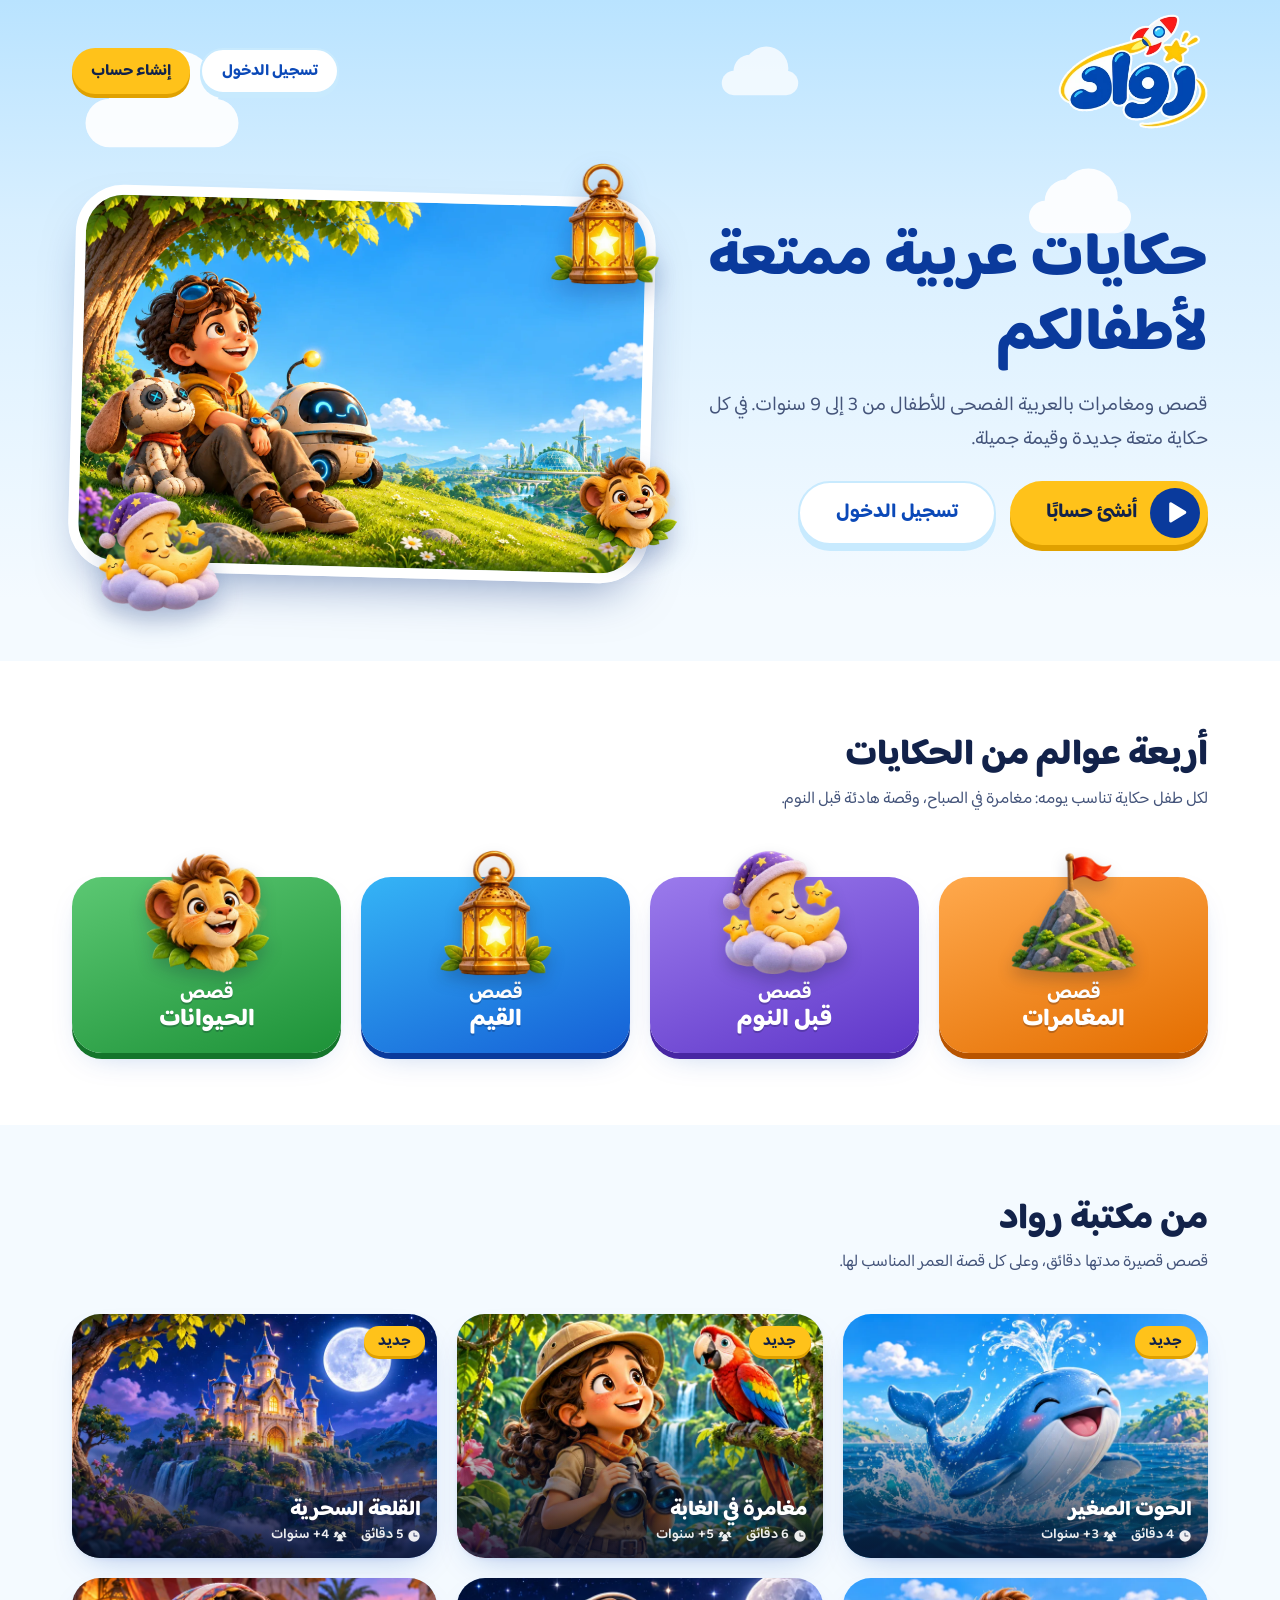
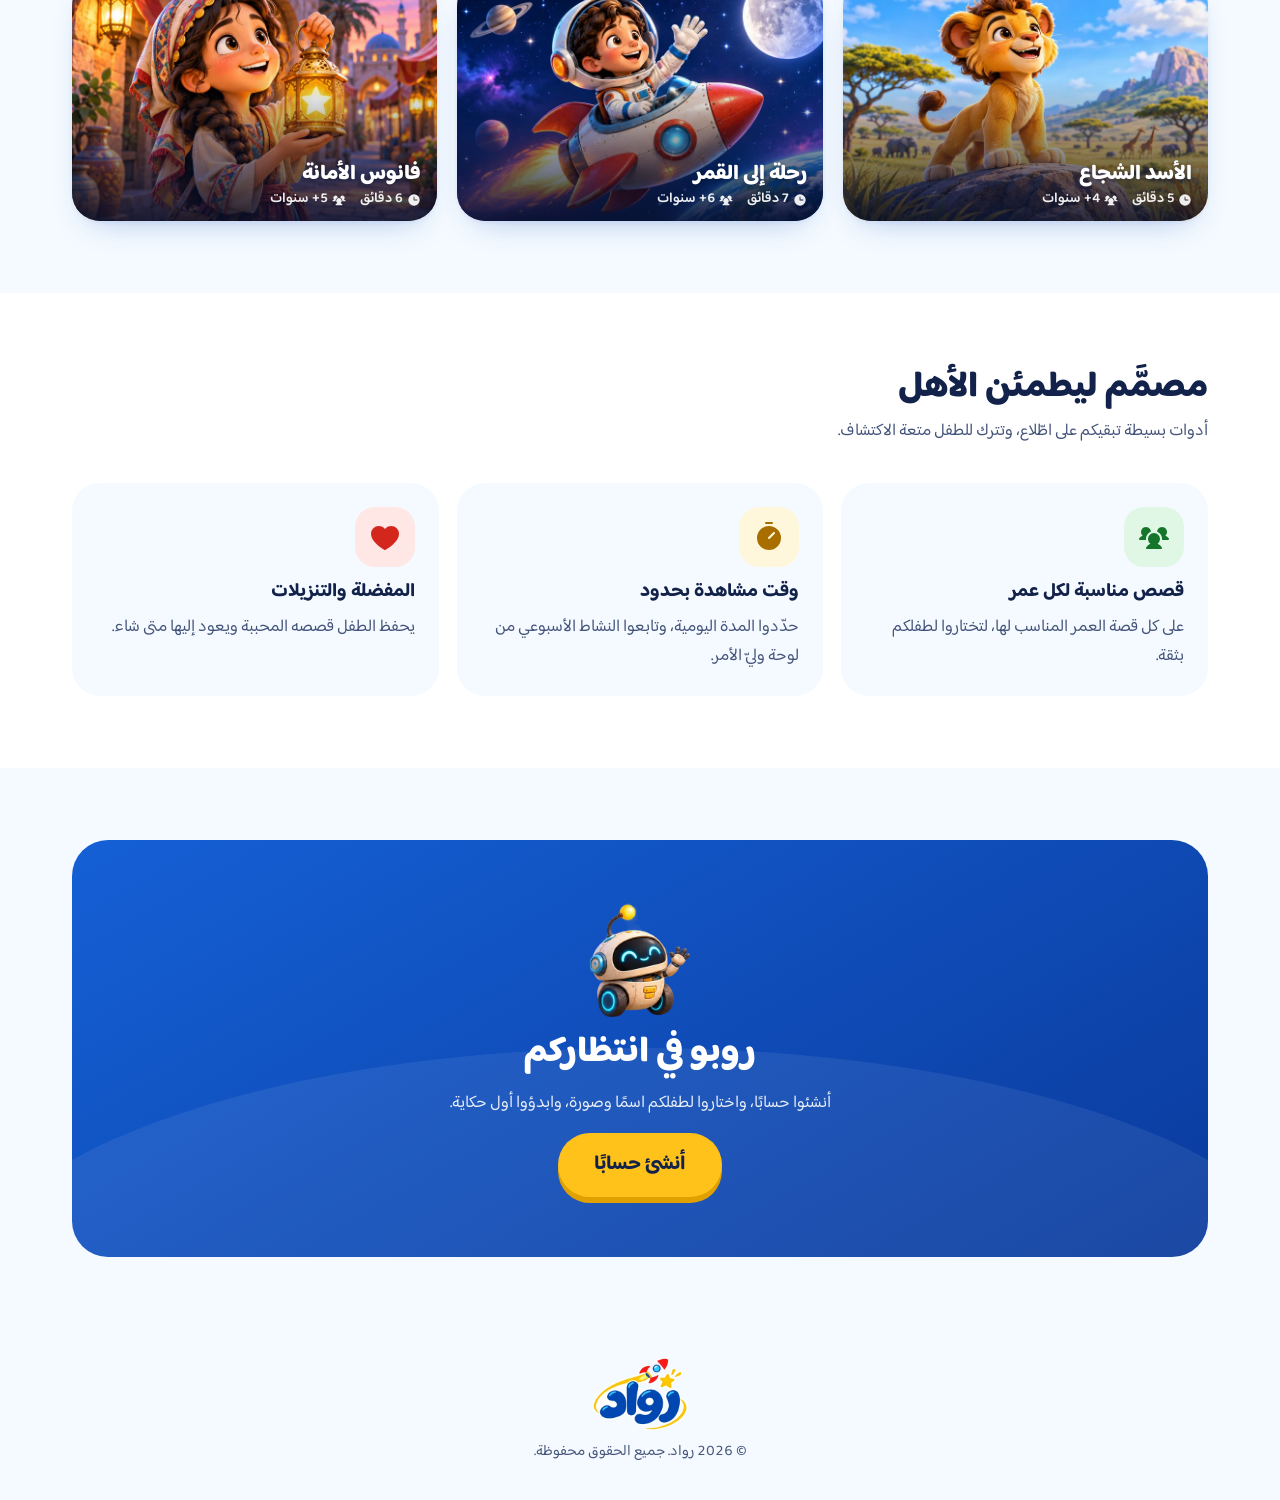
==== index.html @ 310bbcf0 "init" ====
<!doctype html>
<html lang="ar" dir="rtl">
<head>
  <meta charset="utf-8">
  <meta name="viewport" content="width=device-width, initial-scale=1, viewport-fit=cover">
  <title>رواد — حكايات عربية للأطفال من 3 إلى 9 سنوات</title>
  <meta name="description" content="رواد: قصص ومغامرات بالعربية الفصحى للأطفال من 3 إلى 9 سنوات — مغامرات، قصص قبل النوم، قصص القيم وقصص الحيوانات.">
  <meta name="theme-color" content="#b9e3ff">
  <!-- عند النشر: أضف <link rel="canonical"> واجعل روابط og:image و og:url مطلقة باسم النطاق -->
  <meta property="og:type" content="website">
  <meta property="og:locale" content="ar_AR">
  <meta property="og:site_name" content="رواد">
  <meta property="og:title" content="رواد — حكايات عربية للأطفال">
  <meta property="og:description" content="قصص ومغامرات بالعربية الفصحى للأطفال من 3 إلى 9 سنوات.">
  <meta property="og:image" content="assets/img/brand/og-image.jpg">
  <meta name="twitter:card" content="summary_large_image">
  <link rel="icon" type="image/png" sizes="64x64" href="assets/img/brand/favicon-64.png">
  <link rel="apple-touch-icon" href="assets/img/brand/apple-touch-icon.png">
  <link rel="manifest" href="manifest.webmanifest">
  <link rel="preconnect" href="https://fonts.googleapis.com">
  <link rel="preconnect" href="https://fonts.gstatic.com" crossorigin>
  <link rel="stylesheet" href="https://fonts.googleapis.com/css2?family=Baloo+Bhaijaan+2:wght@400..800&display=swap">
  <link rel="stylesheet" href="assets/css/rowad.css">
  <link rel="preload" as="image" href="assets/img/hero/robo-wide.webp" fetchpriority="high">
</head>
<body data-page="landing">
  <script src="assets/js/icons.js"></script>
  <a class="skip-link" href="#main">تخطَّ إلى المحتوى</a>
  <div class="sky" aria-hidden="true">
    <span class="cloud cloud--1"></span><span class="cloud cloud--2"></span><span class="cloud cloud--3"></span><span class="cloud cloud--4"></span>
  </div>

  <header class="site-head">
    <a class="site-head__logo" href="index.html" aria-label="رواد — الصفحة الرئيسية">
      <img src="assets/img/brand/logo-280.webp" alt="رواد" width="280" height="215">
    </a>
    <div class="site-head__actions" id="headActions">
      <a class="btn btn--ghost btn--sm" href="login.html">تسجيل الدخول</a>
      <a class="btn btn--sun btn--sm site-head__signup" href="signup.html">إنشاء حساب</a>
    </div>
  </header>

  <main id="main">
    <section class="wrap landing-hero">
      <div class="landing-hero__text enter">
        <h1 class="h-display">حكايات عربية ممتعة لأطفالكم</h1>
        <p class="lead">قصص ومغامرات بالعربية الفصحى للأطفال من 3 إلى 9 سنوات. في كل حكاية متعة جديدة وقيمة جميلة.</p>
        <div class="landing-hero__cta">
          <a class="btn btn--sun btn--lg btn--play" href="signup.html" data-cta>
            <span class="btn__play"><svg class="ico" aria-hidden="true"><use href="#i-play-fill"/></svg></span><span data-cta-label>أنشئ حسابًا</span>
          </a>
          <a class="btn btn--ghost btn--lg" href="login.html" data-login>تسجيل الدخول</a>
        </div>
      </div>

      <div class="landing-hero__art">
        <div class="landing-hero__frame">
          <img src="assets/img/hero/robo-wide.webp" alt="يوسف وكلبه بندق والروبوت روبو يجلسون على تلّة خضراء تطل على مدينة المستقبل" width="1536" height="1024" fetchpriority="high">
        </div>
        <img class="landing-hero__float landing-hero__float--1" src="assets/img/icons/values.webp" alt="" width="320" height="320">
        <img class="landing-hero__float landing-hero__float--2" src="assets/img/icons/bedtime.webp" alt="" width="320" height="320">
        <img class="landing-hero__float landing-hero__float--3" src="assets/img/icons/animals.webp" alt="" width="320" height="320">
      </div>
    </section>

    <section class="band band--white" aria-labelledby="worldsTitle">
      <div class="wrap">
        <div class="band__head">
          <h2 class="h1" id="worldsTitle">أربعة عوالم من الحكايات</h2>
          <p>لكل طفل حكاية تناسب يومه: مغامرة في الصباح، وقصة هادئة قبل النوم.</p>
        </div>
        <nav class="cats" id="cats" aria-label="تصنيفات القصص"></nav>
      </div>
    </section>

    <section class="band" aria-labelledby="libraryTitle">
      <div class="wrap">
        <div class="band__head">
          <h2 class="h1" id="libraryTitle">من مكتبة رواد</h2>
          <p>قصص قصيرة مدتها دقائق، وعلى كل قصة العمر المناسب لها.</p>
        </div>
        <div class="rail rail--grid" id="previewRail"></div>
      </div>
    </section>

    <section class="band band--white" aria-labelledby="parentsTitle">
      <div class="wrap">
        <div class="band__head">
          <h2 class="h1" id="parentsTitle">مصمَّم ليطمئن الأهل</h2>
          <p>أدوات بسيطة تبقيكم على اطّلاع، وتترك للطفل متعة الاكتشاف.</p>
        </div>
        <div class="features">
          <article class="feature">
            <span class="tone-icon" data-tone="green"><svg class="ico" aria-hidden="true"><use href="#i-users-three-fill"/></svg></span>
            <h3 class="h3">قصص مناسبة لكل عمر</h3>
            <p>على كل قصة العمر المناسب لها، لتختاروا لطفلكم بثقة.</p>
          </article>
          <article class="feature">
            <span class="tone-icon" data-tone="sun"><svg class="ico" aria-hidden="true"><use href="#i-timer-fill"/></svg></span>
            <h3 class="h3">وقت مشاهدة بحدود</h3>
            <p>حدّدوا المدة اليومية، وتابعوا النشاط الأسبوعي من لوحة وليّ الأمر.</p>
          </article>
          <article class="feature">
            <span class="tone-icon" data-tone="red"><svg class="ico" aria-hidden="true"><use href="#i-heart-fill"/></svg></span>
            <h3 class="h3">المفضلة والتنزيلات</h3>
            <p>يحفظ الطفل قصصه المحببة ويعود إليها متى شاء.</p>
          </article>
        </div>
      </div>
    </section>

    <section class="band">
      <div class="wrap">
        <div class="cta-band">
          <img src="assets/img/icons/robo-wave.webp" alt="" width="320" height="320" loading="lazy">
          <h2 class="h1">روبو في انتظاركم</h2>
          <p>أنشئوا حسابًا، واختاروا لطفلكم اسمًا وصورة، وابدؤوا أول حكاية.</p>
          <a class="btn btn--sun btn--lg" href="signup.html" data-cta><span data-cta-label>أنشئ حسابًا</span></a>
        </div>
      </div>
    </section>
  </main>

  <footer class="site-foot">
    <img src="assets/img/brand/logo-280.webp" alt="رواد" width="280" height="215" loading="lazy">
    <p>© <span class="num">2026</span> رواد. جميع الحقوق محفوظة.</p>
  </footer>

  <script src="assets/js/data.js" defer></script>
  <script src="assets/js/app.js" defer></script>
  <script src="assets/js/pages.js" defer></script>
</body>
</html>
---- assets/css/rowad.css ----
/* ==========================================================================
   رواد — نظام التصميم
   --------------------------------------------------------------------------
   1. الرموز (Tokens)        6. هيكل التطبيق (جانبي/علوي/سفلي)   11. الملف الشخصي
   2. الأساسيات              7. الواجهة الرئيسية                 12. لوحة وليّ الأمر
   3. السماء والغيوم         8. البطاقات والشبكات                13. النوافذ والتنبيهات
   4. الأزرار والشارات       9. صفحة القصة                       14. صفحات الدخول
   5. النماذج               10. التنزيلات والحالات الفارغة        15. الصفحة التعريفية
   القاعدة البصرية: كل ما له «حافة سفلية سميكة» قابل للضغط.
   ========================================================================== */

/* 1. الرموز ---------------------------------------------------------------- */
:root {
  color-scheme: light;

  --blue-900: #082b78;
  --blue-800: #0a3a9c;
  --blue-700: #0b49b8;
  --blue-600: #1560d6;
  --blue-500: #2b82f0;
  --sky-500: #35b4f6;
  --sky-400: #62c6f9;
  --sky-300: #9adbfc;
  --sky-200: #c8eafe;
  --sky-100: #e3f4ff;
  --sky-50: #f4faff;

  --sun-700: #a86f00;
  --sun-600: #e0a100;
  --sun-500: #ffc21a;
  --sun-400: #ffd34d;
  --sun-200: #ffeba8;
  --sun-100: #fff7db;

  --red-700: #a8170f;
  --red-600: #d3261c;
  --red-500: #f1352b;
  --red-100: #ffe7e5;

  --orange-700: #b85400;
  --orange-600: #e46e00;
  --orange-500: #ff8a1e;
  --orange-400: #ffa94d;
  --orange-100: #fff0df;

  --violet-700: #4826a3;
  --violet-600: #5f36c9;
  --violet-500: #7b52e0;
  --violet-400: #9b7bec;
  --violet-100: #efe9fd;

  --green-700: #14752b;
  --green-600: #1d9238;
  --green-500: #2fb24c;
  --green-400: #5cc873;
  --green-100: #e1f7e6;

  --ink: #12224a;
  --ink-2: #44547a;
  --ink-3: #6a799c;
  --line: #d5e6f8;
  --white: #fff;

  --night-950: #070f2b;
  --night-900: #0b1840;
  --night-800: #122257;
  --night-700: #1c3070;

  --font: "Baloo Bhaijaan 2", "Segoe UI", Tahoma, Arial, sans-serif;

  --r-sm: 14px;
  --r-md: 20px;
  --r-lg: 28px;
  --r-xl: 36px;
  --r-full: 999px;

  --shadow-card: 0 14px 34px -18px rgba(11, 73, 184, 0.38), 0 2px 6px -2px rgba(11, 73, 184, 0.1);
  --shadow-float: 0 24px 50px -22px rgba(8, 43, 120, 0.5);

  --ease: cubic-bezier(0.2, 0.8, 0.2, 1);
  --bounce: cubic-bezier(0.34, 1.56, 0.64, 1);

  --gutter: clamp(16px, 4vw, 32px);
  --side-w: 256px;
  --tab-h: 80px;
}

/* 2. الأساسيات -------------------------------------------------------------- */
*,
*::before,
*::after {
  box-sizing: border-box;
}

html {
  -webkit-text-size-adjust: 100%;
  text-size-adjust: 100%;
  scroll-behavior: smooth;
}

body {
  margin: 0;
  min-height: 100vh;
  min-height: 100dvh;
  font-family: var(--font);
  font-size: 1.0625rem;
  line-height: 1.7;
  color: var(--ink);
  background: var(--sky-50);
  -webkit-font-smoothing: antialiased;
  -moz-osx-font-smoothing: grayscale;
  text-rendering: optimizeLegibility;
  overflow-x: hidden;
}

h1,
h2,
h3,
h4,
p,
ul,
ol,
figure {
  margin: 0;
}

ul,
ol {
  padding: 0;
  list-style: none;
}

img,
svg,
video {
  display: block;
  max-width: 100%;
}

img {
  height: auto;
}

a {
  color: inherit;
  text-decoration: none;
}

button,
input,
select,
textarea {
  font: inherit;
  color: inherit;
}

button {
  cursor: pointer;
  background: none;
  border: 0;
  padding: 0;
  -webkit-tap-highlight-color: transparent;
}

a {
  -webkit-tap-highlight-color: transparent;
}

:focus-visible {
  outline: 3px solid var(--blue-600);
  outline-offset: 3px;
}

.theme-night :focus-visible,
.on-dark :focus-visible {
  outline-color: var(--sun-400);
}

[hidden] {
  display: none !important;
}

.sr-only {
  position: absolute;
  width: 1px;
  height: 1px;
  margin: -1px;
  padding: 0;
  overflow: hidden;
  clip: rect(0, 0, 0, 0);
  white-space: nowrap;
  border: 0;
}

.skip-link {
  position: fixed;
  top: 12px;
  inset-inline-start: 12px;
  z-index: 200;
  padding: 10px 18px;
  border-radius: var(--r-full);
  background: var(--blue-700);
  color: var(--white);
  font-weight: 700;
  transform: translateY(-200%);
  transition: transform 0.2s var(--ease);
}

.skip-link:focus {
  transform: none;
}

.ico {
  display: inline-block;
  flex: none;
  width: 1em;
  height: 1em;
  fill: currentColor;
  vertical-align: -0.15em;
}

.num {
  direction: ltr;
  unicode-bidi: isolate;
  font-variant-numeric: tabular-nums;
}

.h-display {
  font-size: clamp(2.1rem, 1.3rem + 3.6vw, 3.75rem);
  font-weight: 800;
  line-height: 1.25;
}

.h1 {
  font-size: clamp(1.6rem, 1.3rem + 1.4vw, 2.25rem);
  font-weight: 800;
  line-height: 1.3;
}

.h2 {
  font-size: clamp(1.3rem, 1.15rem + 0.7vw, 1.625rem);
  font-weight: 700;
  line-height: 1.35;
}

.h3 {
  font-size: 1.1875rem;
  font-weight: 700;
  line-height: 1.4;
}

.lead {
  font-size: clamp(1.0625rem, 1rem + 0.4vw, 1.25rem);
  color: var(--ink-2);
}

.muted {
  color: var(--ink-2);
}

.small {
  font-size: 0.9375rem;
}

/* 3. السماء والغيوم --------------------------------------------------------- */
/* السماء في أعلى الصفحة فقط وتتحرك مع التمرير، فلا تطل الغيوم من بين البطاقات */
.sky {
  position: absolute;
  inset: 0 0 auto;
  height: 640px;
  z-index: -1;
  overflow: hidden;
  pointer-events: none;
  background: linear-gradient(180deg, #b9e3ff 0, #d8efff 220px, var(--sky-50) 600px);
}

.cloud {
  --s: 1;
  position: absolute;
  width: 170px;
  height: 54px;
  border-radius: var(--r-full);
  background: var(--white);
  opacity: 0.92;
  transform: scale(var(--s));
  animation: cloud-drift 46s ease-in-out infinite alternate;
}

.cloud::before,
.cloud::after {
  content: "";
  position: absolute;
  border-radius: 50%;
  background: var(--white);
}

.cloud::before {
  width: 74px;
  height: 74px;
  top: -36px;
  left: 26px;
}

.cloud::after {
  width: 98px;
  height: 98px;
  top: -54px;
  right: 22px;
}

.cloud--1 { top: 96px; left: 6%; --s: 0.9; }
.cloud--2 { top: 190px; right: 9%; --s: 0.6; animation-duration: 60s; animation-direction: alternate-reverse; }
.cloud--3 { top: 56px; right: 34%; --s: 0.45; opacity: 0.75; animation-duration: 72s; }
.cloud--4 { top: 330px; left: 22%; --s: 0.5; opacity: 0.7; animation-duration: 66s; animation-direction: alternate-reverse; }

@keyframes cloud-drift {
  from { translate: -18px 0; }
  to { translate: 18px 0; }
}

/* 4. الأزرار والشارات ------------------------------------------------------- */
.btn {
  --btn-bg: var(--white);
  --btn-fg: var(--ink);
  --btn-edge: var(--line);
  position: relative;
  display: inline-flex;
  align-items: center;
  justify-content: center;
  gap: 0.6em;
  min-height: 56px;
  padding: 0 1.6em;
  border-radius: var(--r-full);
  background: var(--btn-bg);
  color: var(--btn-fg);
  font-weight: 700;
  font-size: 1.125rem;
  line-height: 1.2;
  white-space: nowrap;
  box-shadow: 0 6px 0 var(--btn-edge);
  transition: transform 0.12s var(--ease), box-shadow 0.12s var(--ease), filter 0.2s;
  user-select: none;
}

.btn .ico {
  font-size: 1.35em;
}

@media (hover: hover) {
  .btn:hover {
    filter: brightness(1.05);
    transform: translateY(-2px);
    box-shadow: 0 8px 0 var(--btn-edge);
  }
}

.btn:active,
.btn.is-pressed {
  transform: translateY(5px);
  box-shadow: 0 1px 0 var(--btn-edge);
  filter: none;
}

.btn[disabled],
.btn[aria-disabled="true"] {
  opacity: 0.55;
  pointer-events: none;
}

.btn--sun {
  --btn-bg: var(--sun-500);
  --btn-fg: var(--ink);
  --btn-edge: var(--sun-600);
}

.btn--blue {
  --btn-bg: var(--blue-700);
  --btn-fg: var(--white);
  --btn-edge: var(--blue-900);
}

.btn--green {
  --btn-bg: var(--green-500);
  --btn-fg: var(--white);
  --btn-edge: var(--green-700);
}

.btn--red {
  --btn-bg: var(--red-500);
  --btn-fg: var(--white);
  --btn-edge: var(--red-700);
}

.btn--ghost {
  --btn-bg: var(--white);
  --btn-fg: var(--blue-700);
  --btn-edge: var(--sky-200);
  border: 2px solid var(--sky-200);
}

.btn--glass {
  --btn-bg: rgba(255, 255, 255, 0.14);
  --btn-fg: var(--white);
  --btn-edge: rgba(0, 0, 0, 0.25);
  border: 2px solid rgba(255, 255, 255, 0.28);
  -webkit-backdrop-filter: blur(10px);
  backdrop-filter: blur(10px);
}

.btn--lg {
  min-height: 64px;
  font-size: 1.25rem;
  padding: 0 1.8em;
}

.btn--sm {
  min-height: 46px;
  font-size: 1rem;
  padding: 0 1.2em;
  box-shadow: 0 4px 0 var(--btn-edge);
}

.btn--block {
  display: flex;
  width: 100%;
}

/* دائرة التشغيل داخل الزر الأصفر — كما في التصميم */
.btn--play {
  padding-inline-start: 8px;
}

.btn__play {
  display: grid;
  place-items: center;
  width: 44px;
  height: 44px;
  border-radius: 50%;
  background: var(--blue-800);
  color: var(--white);
  font-size: 1.15rem;
}

.btn--lg .btn__play {
  width: 50px;
  height: 50px;
}

.btn.is-loading {
  color: transparent;
  pointer-events: none;
}

.btn.is-loading::after {
  content: "";
  position: absolute;
  width: 24px;
  height: 24px;
  border-radius: 50%;
  border: 3px solid var(--btn-edge);
  border-top-color: var(--white);
  animation: spin 0.7s linear infinite;
}

@keyframes spin {
  to { rotate: 360deg; }
}

.icon-btn {
  position: relative;
  display: grid;
  place-items: center;
  flex: none;
  width: 52px;
  height: 52px;
  border-radius: 50%;
  background: var(--white);
  color: var(--ink);
  font-size: 1.6rem;
  box-shadow: var(--shadow-card);
  transition: transform 0.15s var(--ease), background 0.2s;
}

.icon-btn:active {
  transform: scale(0.92);
}

@media (hover: hover) {
  .icon-btn:hover {
    background: var(--sky-100);
  }
}

.icon-btn--glass {
  background: rgba(11, 24, 64, 0.5);
  color: var(--white);
  box-shadow: none;
  border: 2px solid rgba(255, 255, 255, 0.22);
  -webkit-backdrop-filter: blur(10px);
  backdrop-filter: blur(10px);
}

@media (hover: hover) {
  .icon-btn--glass:hover {
    background: rgba(11, 24, 64, 0.72);
  }
}

.icon-btn__dot {
  position: absolute;
  top: 9px;
  inset-inline-end: 11px;
  width: 12px;
  height: 12px;
  border-radius: 50%;
  background: var(--red-500);
  border: 2px solid var(--white);
}

.pill {
  display: inline-flex;
  align-items: center;
  gap: 0.4em;
  min-height: 34px;
  padding: 0 0.9em;
  border-radius: var(--r-full);
  background: var(--sky-100);
  color: var(--blue-800);
  font-size: 0.9375rem;
  font-weight: 600;
  white-space: nowrap;
}

.pill--glass {
  background: rgba(255, 255, 255, 0.14);
  color: var(--white);
  border: 1.5px solid rgba(255, 255, 255, 0.22);
}

.pill--sun {
  background: var(--sun-500);
  color: var(--ink);
}

.badge {
  display: inline-flex;
  align-items: center;
  gap: 0.35em;
  padding: 0.15em 0.95em;
  border-radius: var(--r-full);
  background: var(--sun-500);
  color: var(--ink);
  font-size: 0.9375rem;
  font-weight: 700;
  box-shadow: 0 3px 0 var(--sun-600);
}

.stars-pill {
  display: inline-flex;
  align-items: center;
  gap: 8px;
  min-height: 48px;
  padding: 0 16px 0 18px;
  border-radius: var(--r-full);
  background: var(--white);
  font-weight: 800;
  font-size: 1.25rem;
  box-shadow: var(--shadow-card);
}

.stars-pill .ico {
  color: var(--sun-500);
  font-size: 1.6rem;
  filter: drop-shadow(0 2px 0 var(--sun-600));
}

.stars-pill.is-bump .ico {
  animation: pop 0.5s var(--bounce);
}

@keyframes pop {
  0% { scale: 1; }
  40% { scale: 1.45; rotate: -14deg; }
  100% { scale: 1; }
}

.chips {
  display: flex;
  gap: 10px;
  overflow-x: auto;
  padding: 6px var(--gutter) 12px;
  margin-inline: calc(var(--gutter) * -1);
  scrollbar-width: none;
}

.chips::-webkit-scrollbar {
  display: none;
}

.chip {
  display: inline-flex;
  align-items: center;
  gap: 0.45em;
  flex: none;
  min-height: 48px;
  padding: 0 1.15em;
  border-radius: var(--r-full);
  background: var(--white);
  color: var(--ink-2);
  font-weight: 700;
  font-size: 1.0625rem;
  box-shadow: 0 4px 0 var(--line);
  transition: transform 0.12s var(--ease), box-shadow 0.12s var(--ease), background 0.2s, color 0.2s;
}

.chip .ico {
  font-size: 1.3em;
}

.chip:active {
  transform: translateY(3px);
  box-shadow: 0 1px 0 var(--line);
}

.chip[aria-pressed="true"] {
  background: var(--blue-700);
  color: var(--white);
  box-shadow: 0 4px 0 var(--blue-900);
}

.chip[data-tone="orange"][aria-pressed="true"] { background: var(--orange-500); box-shadow: 0 4px 0 var(--orange-700); }
.chip[data-tone="violet"][aria-pressed="true"] { background: var(--violet-500); box-shadow: 0 4px 0 var(--violet-700); }
.chip[data-tone="blue"][aria-pressed="true"] { background: var(--blue-500); box-shadow: 0 4px 0 var(--blue-800); }
.chip[data-tone="green"][aria-pressed="true"] { background: var(--green-500); box-shadow: 0 4px 0 var(--green-700); }

.progress {
  position: relative;
  display: block;
  height: 10px;
  border-radius: var(--r-full);
  background: var(--sky-200);
  overflow: hidden;
}

.progress > span {
  position: absolute;
  inset-block: 0;
  inset-inline-start: 0;
  width: var(--v, 0%);
  border-radius: inherit;
  background: var(--blue-600);
  transition: width 0.6s var(--ease);
}

.progress--sun > span {
  background: var(--sun-500);
}

/* 5. النماذج ---------------------------------------------------------------- */
.field {
  display: grid;
  gap: 6px;
}

.field__label {
  font-weight: 700;
  font-size: 1.0625rem;
}

.field__hint {
  font-size: 0.9375rem;
  color: var(--ink-2);
}

.field__control {
  position: relative;
}

.field__icon {
  position: absolute;
  top: 50%;
  inset-inline-start: 18px;
  translate: 0 -50%;
  font-size: 1.45rem;
  color: var(--ink-3);
  pointer-events: none;
}

.input {
  width: 100%;
  min-height: 58px;
  padding: 0 20px;
  border-radius: var(--r-md);
  border: 2px solid var(--line);
  background: var(--white);
  font-size: 1.125rem;
  font-weight: 500;
  transition: border-color 0.2s, box-shadow 0.2s;
  appearance: none;
}

/* خصائص فيزيائية هنا عمدًا: حقول البريد وكلمة المرور dir="ltr" داخل صفحة RTL */
.field__icon ~ .input {
  padding-right: 54px;
}

.input--with-action {
  padding-left: 58px;
}

.input::placeholder {
  color: var(--ink-3);
  font-weight: 400;
  opacity: 1;
}

.input:hover {
  border-color: var(--sky-300);
}

.input:focus {
  outline: none;
  border-color: var(--blue-600);
  box-shadow: 0 0 0 4px rgba(43, 130, 240, 0.22);
}

.input[dir="ltr"] {
  text-align: right;
}

.input[aria-invalid="true"] {
  border-color: var(--red-500);
  background: #fffafa;
}

.input[aria-invalid="true"]:focus {
  box-shadow: 0 0 0 4px rgba(241, 53, 43, 0.18);
}

.field__action {
  position: absolute;
  top: 50%;
  inset-inline-end: 8px;
  translate: 0 -50%;
  display: grid;
  place-items: center;
  width: 44px;
  height: 44px;
  border-radius: 50%;
  color: var(--ink-2);
  font-size: 1.45rem;
}

@media (hover: hover) {
  .field__action:hover {
    background: var(--sky-100);
  }
}

.field__error {
  display: flex;
  align-items: center;
  gap: 6px;
  color: var(--red-600);
  font-size: 0.9375rem;
  font-weight: 600;
}

.field__error:empty {
  display: none;
}

.check {
  display: flex;
  align-items: flex-start;
  gap: 12px;
  cursor: pointer;
  font-size: 1rem;
}

.check input {
  appearance: none;
  flex: none;
  width: 28px;
  height: 28px;
  margin: 2px 0 0;
  border-radius: 9px;
  border: 2px solid var(--sky-300);
  background: var(--white);
  display: grid;
  place-items: center;
  cursor: pointer;
  transition: background 0.15s, border-color 0.15s;
}

.check input::after {
  content: "";
  width: 12px;
  height: 7px;
  border: solid var(--white);
  border-width: 0 0 3px 3px;
  rotate: -45deg;
  translate: 0 -1px;
  scale: 0;
  transition: scale 0.2s var(--bounce);
}

.check input:checked {
  background: var(--blue-700);
  border-color: var(--blue-700);
}

.check input:checked::after {
  scale: 1;
}

.check a,
.link {
  color: var(--blue-700);
  font-weight: 700;
  text-decoration: underline;
  text-decoration-thickness: 2px;
  text-underline-offset: 4px;
}

@media (hover: hover) {
  .check a:hover,
  .link:hover {
    color: var(--blue-500);
  }
}

/* اختيار العمر: أزرار كبيرة بدل قائمة منسدلة */
.age-picker {
  display: grid;
  grid-template-columns: repeat(7, 1fr);
  gap: 8px;
}

.age-picker label {
  position: relative;
}

.age-picker input {
  position: absolute;
  inset: 0;
  opacity: 0;
  cursor: pointer;
}

.age-picker span {
  display: grid;
  place-items: center;
  min-height: 52px;
  border-radius: var(--r-sm);
  background: var(--white);
  border: 2px solid var(--line);
  font-weight: 800;
  font-size: 1.25rem;
  transition: background 0.15s, border-color 0.15s, transform 0.15s var(--bounce);
}

.age-picker input:checked + span {
  background: var(--sun-500);
  border-color: var(--sun-600);
  transform: translateY(-3px);
  box-shadow: 0 4px 0 var(--sun-600);
}

.age-picker input:focus-visible + span {
  outline: 3px solid var(--blue-600);
  outline-offset: 3px;
}

.avatar-picker {
  display: grid;
  grid-template-columns: repeat(4, 1fr);
  gap: 12px;
}

.avatar-option {
  position: relative;
  display: block;
}

.avatar-option input {
  position: absolute;
  inset: 0;
  opacity: 0;
  cursor: pointer;
  z-index: 1;
}

.avatar-option img {
  width: 100%;
  aspect-ratio: 1;
  object-fit: cover;
  border-radius: 50%;
  border: 4px solid var(--white);
  box-shadow: 0 0 0 2px var(--line);
  transition: transform 0.2s var(--bounce), box-shadow 0.2s;
}

.avatar-option input:checked + img {
  transform: scale(1.06);
  box-shadow: 0 0 0 4px var(--sun-500), 0 8px 0 -2px var(--sun-600);
}

.avatar-option input:focus-visible + img {
  outline: 3px solid var(--blue-600);
  outline-offset: 5px;
}

.segmented {
  display: inline-flex;
  flex-wrap: wrap;
  gap: 6px;
  padding: 6px;
  border-radius: var(--r-full);
  background: var(--sky-100);
}

.segmented button {
  min-height: 44px;
  padding: 0 1.1em;
  border-radius: var(--r-full);
  font-weight: 700;
  color: var(--ink-2);
  transition: background 0.2s, color 0.2s;
}

.segmented button[aria-pressed="true"] {
  background: var(--white);
  color: var(--blue-700);
  box-shadow: 0 2px 8px -2px rgba(11, 73, 184, 0.35);
}

.search {
  position: relative;
  display: block;
}

.search .ico {
  position: absolute;
  top: 50%;
  inset-inline-start: 20px;
  translate: 0 -50%;
  font-size: 1.5rem;
  color: var(--blue-700);
  pointer-events: none;
}

.search input {
  width: 100%;
  min-height: 56px;
  padding: 0 56px 0 20px;
  border-radius: var(--r-full);
  border: 2px solid transparent;
  background: var(--white);
  font-size: 1.125rem;
  font-weight: 500;
  box-shadow: var(--shadow-card);
  appearance: none;
}

.search input::placeholder {
  color: var(--ink-3);
  opacity: 1;
}

.search input:focus {
  outline: none;
  border-color: var(--blue-600);
}

.search input::-webkit-search-cancel-button {
  appearance: none;
}

/* 6. هيكل التطبيق ----------------------------------------------------------- */
.app {
  padding-bottom: calc(var(--tab-h) + env(safe-area-inset-bottom, 0px) + 28px);
}

.main {
  width: min(100%, 1160px);
  margin-inline: auto;
  padding-inline: var(--gutter);
}

.stack {
  display: grid;
  gap: clamp(24px, 3.4vw, 36px);
}

.stack > * {
  min-width: 0;
}

/* الشريط الجانبي (حاسوب) */
.side {
  position: fixed;
  inset-block: 16px;
  inset-inline-start: 16px;
  z-index: 30;
  display: none;
  flex-direction: column;
  gap: 6px;
  width: var(--side-w);
  padding: 18px 14px;
  border-radius: var(--r-xl);
  background: var(--white);
  box-shadow: var(--shadow-card);
  overflow-y: auto;
  scrollbar-width: none;
}

.side::-webkit-scrollbar {
  display: none;
}

/* شاشات قصيرة: نضغط الشريط الجانبي كي لا يحتاج إلى تمرير */
@media (max-height: 720px) {
  .side {
    padding-block: 12px;
    gap: 2px;
  }

  .side__logo {
    padding: 0 52px 6px;
  }

  .side nav {
    gap: 2px;
  }

  .side .nav-link {
    min-height: 50px;
    font-size: 1.0625rem;
  }

  .side .nav-link .ico {
    font-size: 1.6rem;
  }

  .side__parent small {
    display: none;
  }
}

.side nav {
  display: grid;
  gap: 6px;
}

.side__logo {
  display: block;
  padding: 2px 30px 12px;
}

.side__logo img {
  width: 100%;
  transition: transform 0.4s var(--bounce);
}

@media (hover: hover) {
  .side__logo:hover img {
    transform: rotate(-4deg) scale(1.05);
  }
}

.nav-link {
  display: flex;
  align-items: center;
  gap: 14px;
  min-height: 58px;
  padding: 0 18px;
  border-radius: var(--r-md);
  color: var(--ink-2);
  font-weight: 700;
  font-size: 1.1875rem;
  transition: background 0.2s, color 0.2s, transform 0.12s var(--ease);
}

.nav-link .ico {
  font-size: 1.8rem;
}

.nav-link:active {
  transform: scale(0.97);
}

@media (hover: hover) {
  .nav-link:hover {
    background: var(--sky-50);
    color: var(--blue-700);
  }
}

.nav-link[aria-current="page"] {
  background: var(--sky-100);
  color: var(--blue-700);
}

.side__foot {
  margin-top: auto;
  display: grid;
  gap: 10px;
  padding-top: 14px;
}

.side__parent {
  display: flex;
  align-items: center;
  gap: 12px;
  padding: 12px 14px;
  border-radius: var(--r-md);
  background: var(--sun-100);
  color: var(--ink);
  font-weight: 700;
  font-size: 1rem;
  line-height: 1.35;
  transition: background 0.2s;
}

.side__parent .ico {
  font-size: 1.9rem;
  color: var(--sun-600);
}

.side__parent small {
  display: block;
  font-weight: 500;
  color: var(--ink-2);
}

@media (hover: hover) {
  .side__parent:hover {
    background: var(--sun-200);
  }
}

/* الشريط العلوي */
.topbar {
  position: relative;
  z-index: 20;
  display: flex;
  align-items: center;
  gap: 12px;
  width: min(100%, 1160px);
  margin-inline: auto;
  padding: 14px var(--gutter) 6px;
}

.topbar__logo {
  margin-inline: auto;
}

.topbar__logo img {
  width: clamp(120px, 34vw, 160px);
}

.topbar__search {
  display: none;
  flex: 1;
  max-width: 420px;
}

.topbar__me {
  display: flex;
  align-items: center;
  gap: 10px;
}

.topbar__bell {
  position: relative;
}

.avatar {
  display: block;
  flex: none;
  width: 56px;
  height: 56px;
  border-radius: 50%;
  background: var(--sky-200);
  border: 3px solid var(--white);
  box-shadow: 0 0 0 3px var(--blue-600), var(--shadow-card);
  overflow: hidden;
  transition: transform 0.2s var(--bounce);
}

.avatar img {
  width: 100%;
  height: 100%;
  object-fit: cover;
}

@media (hover: hover) {
  a.avatar:hover {
    transform: scale(1.07) rotate(-3deg);
  }
}

.popover {
  position: absolute;
  top: calc(100% + 12px);
  inset-inline-start: 0;
  z-index: 50;
  width: min(340px, calc(100vw - 2 * var(--gutter)));
  padding: 10px;
  border-radius: var(--r-lg);
  background: var(--white);
  box-shadow: var(--shadow-float);
  transform-origin: top right;
  animation: pop-in 0.25s var(--bounce);
}

@keyframes pop-in {
  from { opacity: 0; scale: 0.9; }
}

.popover__title {
  padding: 8px 12px 6px;
  font-weight: 800;
  font-size: 1.125rem;
}

.notice {
  display: flex;
  align-items: center;
  gap: 12px;
  padding: 10px 12px;
  border-radius: var(--r-md);
  line-height: 1.45;
}

.notice strong {
  display: block;
}

.notice span {
  font-size: 0.9375rem;
  color: var(--ink-2);
}

@media (hover: hover) {
  .notice:hover {
    background: var(--sky-50);
  }
}

.tone-icon {
  display: grid;
  place-items: center;
  flex: none;
  width: 48px;
  height: 48px;
  border-radius: 16px;
  background: var(--sky-100);
  color: var(--blue-700);
  font-size: 1.6rem;
}

.tone-icon[data-tone="sun"] { background: var(--sun-100); color: var(--sun-700); }
.tone-icon[data-tone="orange"] { background: var(--orange-100); color: var(--orange-700); }
.tone-icon[data-tone="violet"] { background: var(--violet-100); color: var(--violet-600); }
.tone-icon[data-tone="green"] { background: var(--green-100); color: var(--green-700); }
.tone-icon[data-tone="red"] { background: var(--red-100); color: var(--red-600); }

/* الشريط السفلي (جوال ولوحي) */
.tabbar {
  position: fixed;
  inset-inline: 0;
  bottom: 0;
  z-index: 40;
  display: grid;
  grid-template-columns: repeat(5, 1fr);
  gap: 2px;
  padding: 8px 8px calc(8px + env(safe-area-inset-bottom, 0px));
  border-radius: 30px 30px 0 0;
  background: var(--white);
  box-shadow: 0 -12px 30px -14px rgba(11, 73, 184, 0.3);
}

.tab {
  display: flex;
  flex-direction: column;
  align-items: center;
  justify-content: center;
  gap: 0;
  min-height: 64px;
  border-radius: 22px;
  color: var(--ink-2);
  font-size: 0.875rem;
  font-weight: 700;
  line-height: 1.3;
  transition: background 0.2s, color 0.2s, transform 0.12s var(--ease);
}

.tab .ico {
  font-size: 1.85rem;
  transition: transform 0.3s var(--bounce);
}

.tab:active {
  transform: scale(0.94);
}

.tab[aria-current="page"] {
  background: var(--sky-100);
  color: var(--blue-700);
}

.tab[aria-current="page"] .ico {
  transform: translateY(-2px) scale(1.1);
}

@media (min-width: 1024px) {
  .app {
    padding-inline-start: calc(var(--side-w) + 16px);
    padding-bottom: 56px;
  }

  .side {
    display: flex;
  }

  .tabbar,
  .topbar__logo {
    display: none;
  }

  .topbar {
    padding-top: 22px;
  }

  .topbar__search {
    display: block;
  }

  /* حاسوب: البحث أولًا، ثم الجرس والنجوم والصورة في الطرف الآخر */
  .topbar__search {
    order: 1;
  }

  .topbar__bell {
    order: 2;
    margin-inline-start: auto;
  }

  .topbar__me {
    order: 3;
  }

  .page-search {
    display: none;
  }

  .popover {
    inset-inline-start: auto;
    inset-inline-end: 0;
    transform-origin: top left;
  }
}

/* عنوان القسم */
.section-head {
  display: flex;
  align-items: center;
  justify-content: space-between;
  gap: 12px;
  margin-bottom: 14px;
}

.section-title {
  display: flex;
  align-items: center;
  gap: 10px;
  font-size: clamp(1.3rem, 1.15rem + 0.7vw, 1.625rem);
  font-weight: 800;
  line-height: 1.35;
}

.section-title .ico {
  font-size: 1.25em;
  color: var(--blue-700);
}

.section-title .ico--sun {
  color: var(--sun-500);
}

.see-all {
  display: inline-flex;
  align-items: center;
  gap: 4px;
  min-height: 44px;
  padding-inline: 10px 4px;
  border-radius: var(--r-full);
  color: var(--blue-700);
  font-weight: 700;
  white-space: nowrap;
}

.see-all .ico {
  transition: translate 0.2s var(--ease);
}

@media (hover: hover) {
  .see-all:hover .ico {
    translate: -4px 0;
  }
}

.page-head {
  display: flex;
  flex-wrap: wrap;
  align-items: center;
  justify-content: space-between;
  gap: 12px 20px;
  padding-top: 10px;
}

.page-head p {
  color: var(--ink-2);
}

/* 7. الواجهة الرئيسية ------------------------------------------------------- */
.greeting {
  display: flex;
  align-items: center;
  gap: 14px;
  padding-top: 8px;
}

.greeting__wave {
  display: grid;
  place-items: center;
  flex: none;
  width: 60px;
  height: 60px;
  border-radius: 50%;
  background: var(--white);
  font-size: 2rem;
  box-shadow: var(--shadow-card);
}

.greeting__wave span {
  display: block;
  transform-origin: 70% 80%;
  animation: wave 2.4s ease-in-out 0.6s 2;
}

@keyframes wave {
  0%, 60%, 100% { rotate: 0deg; }
  10%, 30% { rotate: 16deg; }
  20%, 40% { rotate: -10deg; }
}

.greeting p {
  color: var(--ink-2);
  font-size: 1.125rem;
  line-height: 1.5;
}

/* الشريحة الرئيسية */
.hero {
  position: relative;
  border-radius: var(--r-xl);
  overflow: hidden;
  box-shadow: var(--shadow-float);
  background: var(--blue-800);
  isolation: isolate;
}

/* تبقى الشريحة الأولى سليمة حتى لو تعذّر تحميل Swiper من الـ CDN */
.hero .swiper-wrapper {
  display: flex;
}

.hero-slide {
  position: relative;
  display: flex;
  flex: 0 0 100%;
  width: 100%;
  align-items: center;
  height: auto;
  min-height: clamp(250px, 56vw, 430px);
  overflow: hidden;
}

.hero-slide__img {
  position: absolute;
  inset: 0;
  width: 100%;
  height: 100%;
  object-fit: cover;
  z-index: -2;
}

.hero-slide::before {
  content: "";
  position: absolute;
  inset: 0;
  z-index: -1;
  background: linear-gradient(to left, rgba(8, 35, 104, 0.82) 0%, rgba(8, 35, 104, 0.5) 34%, rgba(8, 35, 104, 0) 64%);
}

.hero-slide__body {
  display: grid;
  justify-items: start;
  gap: clamp(6px, 1.4vw, 14px);
  width: min(56%, 460px);
  padding: clamp(16px, 4vw, 44px);
  color: var(--white);
}

.hero-slide__title {
  font-size: clamp(1.7rem, 0.9rem + 4.4vw, 3.5rem);
  font-weight: 800;
  line-height: 1.2;
  text-shadow: 0 3px 0 var(--blue-800), 0 8px 18px rgba(7, 15, 43, 0.5);
}

.hero-slide__line {
  font-size: clamp(0.95rem, 0.8rem + 0.8vw, 1.25rem);
  font-weight: 600;
  line-height: 1.5;
  text-shadow: 0 2px 6px rgba(7, 15, 43, 0.6);
}

.hero-dots {
  display: flex;
  justify-content: center;
  gap: 8px;
  margin-top: 14px;
}

.hero-dots .swiper-pagination-bullet {
  width: 12px;
  height: 12px;
  margin: 0 !important;
  border-radius: var(--r-full);
  background: var(--sky-300);
  opacity: 1;
  transition: width 0.3s var(--ease), background 0.3s;
}

.hero-dots .swiper-pagination-bullet-active {
  width: 30px;
  background: var(--blue-600);
}

@media (max-width: 479px) {
  .hero-slide__body .btn {
    min-height: 46px;
    font-size: 0.95rem;
    padding-inline-end: 1.1em;
    box-shadow: 0 4px 0 var(--btn-edge);
  }

  .hero-slide__body .btn__play {
    width: 34px;
    height: 34px;
    font-size: 0.9rem;
  }

  .hero-slide__body .badge {
    font-size: 0.8125rem;
  }
}

/* التصنيفات */
.cats {
  display: grid;
  grid-template-columns: repeat(4, 1fr);
  gap: clamp(8px, 2vw, 20px);
  padding-top: 26px;
}

.cat-card {
  --c1: var(--blue-500);
  --c2: var(--blue-700);
  --edge: var(--blue-900);
  position: relative;
  display: flex;
  flex-direction: column;
  align-items: center;
  justify-content: flex-end;
  min-height: clamp(118px, 26vw, 176px);
  padding: 0 6px clamp(10px, 2vw, 18px);
  border-radius: clamp(20px, 4vw, 30px);
  background: linear-gradient(160deg, var(--c1), var(--c2));
  color: var(--white);
  text-align: center;
  box-shadow: 0 6px 0 var(--edge), var(--shadow-card);
  transition: transform 0.14s var(--ease), box-shadow 0.14s var(--ease);
}

.cat-card[data-tone="orange"] { --c1: var(--orange-400); --c2: var(--orange-600); --edge: var(--orange-700); }
.cat-card[data-tone="violet"] { --c1: var(--violet-400); --c2: var(--violet-600); --edge: var(--violet-700); }
.cat-card[data-tone="blue"] { --c1: var(--sky-500); --c2: var(--blue-600); --edge: var(--blue-800); }
.cat-card[data-tone="green"] { --c1: var(--green-400); --c2: var(--green-600); --edge: var(--green-700); }

.cat-card__icon {
  position: absolute;
  top: clamp(-30px, -5vw, -22px);
  left: 50%;
  translate: -50% 0;
  width: clamp(76px, 19vw, 132px);
  aspect-ratio: 1;
  object-fit: contain;
  filter: drop-shadow(0 8px 8px rgba(7, 15, 43, 0.22));
  transition: transform 0.35s var(--bounce);
}

.cat-card__label {
  font-size: clamp(0.95rem, 0.6rem + 1.9vw, 1.5rem);
  font-weight: 800;
  line-height: 1.2;
  text-shadow: 0 2px 0 rgba(7, 15, 43, 0.22);
}

.cat-card__label small {
  display: block;
  font-size: 0.82em;
  font-weight: 700;
}

.cat-card:active {
  transform: translateY(5px);
  box-shadow: 0 1px 0 var(--edge);
}

@media (hover: hover) {
  .cat-card:hover {
    transform: translateY(-3px);
    box-shadow: 0 9px 0 var(--edge), var(--shadow-card);
  }

  .cat-card:hover .cat-card__icon {
    transform: translateY(-6px) rotate(-5deg) scale(1.06);
  }
}

/* 8. البطاقات والشبكات ------------------------------------------------------ */
.card {
  border-radius: var(--r-lg);
  background: var(--white);
  box-shadow: var(--shadow-card);
}

.card--pad {
  padding: clamp(18px, 3vw, 28px);
}

/* أكمل المشاهدة */
.continue-card {
  display: flex;
  align-items: center;
  gap: clamp(12px, 3vw, 22px);
  padding: 10px;
  padding-inline-start: clamp(16px, 3vw, 26px);
  transition: transform 0.2s var(--ease);
}

.continue-card:active {
  transform: scale(0.985);
}

.continue-card__body {
  flex: 1;
  min-width: 0;
  display: grid;
  gap: 4px;
}

.continue-card__title {
  font-size: 1.25rem;
  font-weight: 800;
  line-height: 1.35;
}

.continue-card__ep {
  color: var(--ink-2);
  line-height: 1.45;
  white-space: nowrap;
  overflow: hidden;
  text-overflow: ellipsis;
}

.continue-card__bar {
  display: flex;
  align-items: center;
  gap: 12px;
  margin-top: 6px;
}

.continue-card__bar .progress {
  flex: 1;
}

.continue-card__bar .num {
  flex: none;
  font-size: 0.9375rem;
  font-weight: 600;
  color: var(--ink-2);
}

.thumb {
  position: relative;
  display: block;
  flex: none;
  width: clamp(120px, 34vw, 210px);
  aspect-ratio: 3 / 2;
  border-radius: var(--r-md);
  overflow: hidden;
  background: var(--sky-200);
}

.thumb img {
  width: 100%;
  height: 100%;
  object-fit: cover;
  transition: transform 0.5s var(--ease);
}

.play-badge {
  position: absolute;
  top: 50%;
  left: 50%;
  translate: -50% -50%;
  display: grid;
  place-items: center;
  width: 48px;
  height: 48px;
  border-radius: 50%;
  background: var(--blue-600);
  color: var(--white);
  font-size: 1.2rem;
  border: 3px solid var(--white);
  box-shadow: 0 6px 14px -4px rgba(7, 15, 43, 0.55);
  transition: transform 0.25s var(--bounce);
}

@media (hover: hover) {
  a:hover > .thumb img,
  .thumb:hover img {
    transform: scale(1.05);
  }

  a:hover .play-badge {
    transform: scale(1.12);
  }
}

/* حكاية اليوم */
.daily-card {
  position: relative;
  display: flex;
  align-items: center;
  gap: clamp(12px, 3vw, 20px);
  min-height: 118px;
  padding: 14px clamp(16px, 3vw, 26px);
  border-radius: var(--r-lg);
  background: linear-gradient(120deg, #dff7e3, #eefbe6 55%, #fff7db);
  box-shadow: var(--shadow-card);
  overflow: hidden;
  transition: transform 0.2s var(--ease);
}

.daily-card:active {
  transform: scale(0.985);
}

.daily-card__play {
  display: grid;
  place-items: center;
  flex: none;
  width: 60px;
  height: 60px;
  border-radius: 50%;
  background: var(--green-500);
  color: var(--white);
  font-size: 1.5rem;
  border: 4px solid var(--white);
  box-shadow: 0 5px 0 var(--green-700);
  transition: transform 0.25s var(--bounce);
}

.daily-card__body {
  flex: 1;
  min-width: 0;
}

.daily-card__title {
  display: flex;
  align-items: center;
  gap: 8px;
  font-size: 1.375rem;
  font-weight: 800;
  line-height: 1.35;
}

.daily-card__title .ico {
  color: var(--red-500);
  font-size: 1.3em;
}

.daily-card__text {
  display: block;
  color: var(--ink-2);
  line-height: 1.5;
}

.daily-card__art {
  flex: none;
  width: clamp(96px, 26vw, 150px);
  margin-block: -6px;
  filter: drop-shadow(0 8px 10px rgba(29, 146, 56, 0.25));
  transition: transform 0.4s var(--bounce);
}

@media (hover: hover) {
  .daily-card:hover .daily-card__play {
    transform: scale(1.1);
  }

  .daily-card:hover .daily-card__art {
    transform: rotate(-4deg) scale(1.06);
  }
}

/* بطاقة القصة */
.story-card {
  position: relative;
  border-radius: var(--r-lg);
  box-shadow: var(--shadow-card);
  transition: transform 0.25s var(--ease), box-shadow 0.25s var(--ease);
}

.story-card__link {
  position: relative;
  display: block;
  aspect-ratio: 3 / 2;
  border-radius: inherit;
  overflow: hidden;
  background: var(--sky-200);
  isolation: isolate;
}

.story-card__img {
  position: absolute;
  inset: 0;
  width: 100%;
  height: 100%;
  object-fit: cover;
  transition: transform 0.6s var(--ease);
}

.story-card__link::after {
  content: "";
  position: absolute;
  inset: 0;
  background: linear-gradient(to top, rgba(7, 15, 43, 0.86) 0%, rgba(7, 15, 43, 0.38) 34%, rgba(7, 15, 43, 0) 58%);
}

.story-card__text {
  position: absolute;
  inset-inline: 0;
  bottom: 0;
  z-index: 1;
  display: grid;
  gap: 2px;
  padding: 12px 16px 12px;
  color: var(--white);
}

.story-card__title {
  font-size: clamp(1.1rem, 1rem + 0.5vw, 1.3125rem);
  font-weight: 800;
  line-height: 1.3;
  text-shadow: 0 2px 4px rgba(7, 15, 43, 0.5);
}

.story-card__meta {
  display: flex;
  flex-wrap: wrap;
  gap: 4px 14px;
  font-size: 0.875rem;
  font-weight: 600;
  line-height: 1.4;
  color: rgba(255, 255, 255, 0.92);
}

.story-card__meta span {
  display: inline-flex;
  align-items: center;
  gap: 4px;
}

.story-card__flag {
  position: absolute;
  top: 12px;
  inset-inline-start: 12px;
  z-index: 1;
}

.fav-btn {
  position: absolute;
  top: 8px;
  inset-inline-end: 8px;
  z-index: 2;
  display: grid;
  place-items: center;
  width: 46px;
  height: 46px;
  border-radius: 50%;
  background: rgba(255, 255, 255, 0.94);
  color: var(--ink-3);
  font-size: 1.5rem;
  box-shadow: 0 4px 10px -3px rgba(7, 15, 43, 0.4);
  transition: transform 0.15s var(--ease), color 0.2s;
}

.fav-btn:active {
  transform: scale(0.88);
}

.fav-btn[aria-pressed="true"] {
  color: var(--red-500);
}

.fav-btn.is-pop .ico {
  animation: pop 0.5s var(--bounce);
}

.story-card:active {
  transform: scale(0.98);
}

@media (hover: hover) {
  .story-card:hover {
    transform: translateY(-5px);
    box-shadow: var(--shadow-float);
  }

  .story-card:hover .story-card__img {
    transform: scale(1.06);
  }

  .fav-btn:hover {
    color: var(--red-500);
  }
}

.grid-stories {
  display: grid;
  grid-template-columns: repeat(auto-fill, minmax(min(100%, 250px), 1fr));
  gap: clamp(14px, 2.4vw, 22px);
}

/* شريط أفقي على الجوال، شبكة على الشاشات الواسعة */
.rail {
  display: flex;
  gap: 14px;
  margin-inline: calc(var(--gutter) * -1);
  padding: 6px var(--gutter) 22px;
  overflow-x: auto;
  scroll-snap-type: x mandatory;
  scroll-padding-inline: var(--gutter);
  scrollbar-width: none;
  -webkit-overflow-scrolling: touch;
}

.rail::-webkit-scrollbar {
  display: none;
}

.rail > * {
  flex: 0 0 clamp(220px, 64vw, 290px);
  scroll-snap-align: start;
}

@media (min-width: 900px) {
  .rail--grid {
    display: grid;
    grid-template-columns: repeat(3, 1fr);
    gap: 20px;
    margin-inline: 0;
    padding: 0;
    overflow: visible;
  }
}

.result-count {
  color: var(--ink-2);
  font-weight: 600;
}

/* 9. صفحة القصة ------------------------------------------------------------- */
.theme-night {
  background: var(--night-900);
  color: var(--white);
}

.theme-night .sky {
  background: radial-gradient(1200px 600px at 20% 0%, #1b3a8f 0%, rgba(27, 58, 143, 0) 70%), var(--night-900);
}

.theme-night .cloud {
  display: none;
}

/* على الجوال للقصة شريطها العلوي الخاص فوق الصورة */
@media (max-width: 1023.98px) {
  body[data-page="story"] .topbar {
    display: none;
  }
}

.story-hero {
  position: relative;
  isolation: isolate;
}

.story-hero__media {
  position: relative;
  height: max(430px, min(64vh, 620px));
  margin-inline: calc(var(--gutter) * -1);
  overflow: hidden;
}

.story-hero__img {
  width: 100%;
  height: 100%;
  object-fit: cover;
  object-position: var(--focus, 50% 40%);
}

.story-hero__media::after {
  content: "";
  position: absolute;
  inset: 0;
  background: linear-gradient(to top, var(--night-900) 0%, rgba(11, 24, 64, 0.72) 22%, rgba(11, 24, 64, 0) 52%),
    linear-gradient(to bottom, rgba(11, 24, 64, 0.55) 0%, rgba(11, 24, 64, 0) 22%);
}

.story-hero__top {
  position: absolute;
  top: 14px;
  inset-inline: 0;
  z-index: 3;
  display: flex;
  align-items: center;
  justify-content: space-between;
  padding-inline: var(--gutter);
}

.story-hero__top img {
  width: 132px;
}

/* عمود الأزرار بمحاذاة زر المشاهدة (ارتفاعه 64px) عند حافة الصورة */
.story-actions {
  position: absolute;
  bottom: calc(100% - 64px);
  inset-inline-end: 0;
  z-index: 3;
  display: grid;
  gap: 10px;
}

.story-action {
  display: grid;
  justify-items: center;
  gap: 2px;
  min-width: 64px;
  color: var(--white);
  font-size: 0.875rem;
  font-weight: 700;
  line-height: 1.3;
  text-shadow: 0 1px 4px rgba(7, 15, 43, 0.8);
}

.story-action__icon {
  display: grid;
  place-items: center;
  width: 56px;
  height: 56px;
  border-radius: 50%;
  background: rgba(11, 24, 64, 0.55);
  border: 2px solid rgba(255, 255, 255, 0.22);
  font-size: 1.7rem;
  -webkit-backdrop-filter: blur(10px);
  backdrop-filter: blur(10px);
  transition: transform 0.15s var(--ease), background 0.2s, color 0.2s;
}

.story-action:active .story-action__icon {
  transform: scale(0.88);
}

.story-action[aria-pressed="true"] .story-action__icon {
  background: var(--white);
  color: var(--red-500);
}

.story-action[data-action="download"][aria-pressed="true"] .story-action__icon {
  color: var(--green-600);
}

.story-action.is-pop .ico {
  animation: pop 0.5s var(--bounce);
}

@media (hover: hover) {
  .story-action:hover .story-action__icon {
    background: rgba(11, 24, 64, 0.8);
  }

  .story-action[aria-pressed="true"]:hover .story-action__icon {
    background: var(--white);
  }
}

.story-hero__info {
  position: relative;
  z-index: 2;
  display: grid;
  justify-items: start;
  gap: 12px;
  margin-top: -150px;
}

.story-hero__title {
  font-size: clamp(2rem, 1.4rem + 3vw, 3.25rem);
  font-weight: 800;
  line-height: 1.2;
  text-shadow: 0 3px 12px rgba(7, 15, 43, 0.7);
}

.story-hero__ep {
  font-size: clamp(1.2rem, 1.05rem + 0.8vw, 1.5rem);
  font-weight: 700;
  line-height: 1.4;
}

.story-hero__meta {
  display: flex;
  flex-wrap: wrap;
  gap: 8px;
}

.story-hero__summary {
  max-width: 34em;
  color: rgba(255, 255, 255, 0.88);
}

.theme-night .section-title {
  color: var(--white);
}

.theme-night .section-title .ico {
  color: var(--sun-400);
}

.theme-night .see-all {
  color: var(--sky-400);
}

/* حلقات السلسلة */
.ep-card {
  position: relative;
  display: block;
  flex: 0 0 clamp(150px, 42vw, 220px) !important;
  aspect-ratio: 1 / 0.92;
  border-radius: var(--r-lg);
  overflow: hidden;
  border: 3px solid rgba(255, 255, 255, 0.2);
  background: var(--night-800);
  transition: transform 0.2s var(--ease), border-color 0.2s;
}

.ep-card img {
  width: 100%;
  height: 100%;
  object-fit: cover;
}

.ep-card::after {
  content: "";
  position: absolute;
  inset: 0;
  background: linear-gradient(to top, rgba(7, 15, 43, 0.75), rgba(7, 15, 43, 0) 50%);
}

.ep-card__label {
  position: absolute;
  bottom: 12px;
  left: 50%;
  translate: -50% 0;
  z-index: 1;
  padding: 0.1em 1em;
  border-radius: var(--r-full);
  color: var(--white);
  font-weight: 800;
  font-size: 1.125rem;
  white-space: nowrap;
}

.ep-card .play-badge {
  display: none;
  z-index: 1;
  background: rgba(255, 255, 255, 0.95);
  color: var(--blue-800);
  border: 0;
}

.ep-card[aria-current="true"] {
  border-color: var(--sun-500);
  box-shadow: 0 0 0 2px var(--sun-500), 0 14px 30px -12px rgba(255, 194, 26, 0.55);
}

.ep-card[aria-current="true"] .ep-card__label {
  background: var(--sun-500);
  color: var(--ink);
}

.ep-card[aria-current="true"] .play-badge {
  display: grid;
}

.ep-card:active {
  transform: scale(0.96);
}

@media (hover: hover) {
  .ep-card:hover {
    transform: translateY(-4px);
    border-color: rgba(255, 255, 255, 0.6);
  }

  .ep-card[aria-current="true"]:hover {
    border-color: var(--sun-500);
  }
}

@media (min-width: 1024px) {
  .story-hero {
    display: grid;
    grid-template-columns: minmax(0, 1fr) minmax(0, 1.12fr);
    align-items: center;
    gap: clamp(24px, 3vw, 48px);
    padding-top: 12px;
  }

  .story-hero::before {
    content: "";
    position: absolute;
    inset: -40px -60px;
    z-index: -1;
    background: var(--cover) center / cover no-repeat;
    filter: blur(70px) saturate(1.3);
    opacity: 0.4;
    border-radius: 50%;
  }

  .story-hero__media {
    order: 2;
    height: auto;
    min-height: 0;
    aspect-ratio: 3 / 2;
    margin-inline: 0;
    border-radius: var(--r-xl);
    border: 4px solid rgba(255, 255, 255, 0.16);
    box-shadow: 0 40px 80px -30px rgba(0, 0, 0, 0.7);
  }

  .story-hero__img {
    object-position: var(--focus-wide, 50% 50%);
  }

  .story-hero__media::after {
    background: linear-gradient(to top, rgba(11, 24, 64, 0.45) 0%, rgba(11, 24, 64, 0) 30%);
  }

  .story-hero__top {
    display: none;
  }

  .story-hero__info {
    order: 1;
    margin-top: 0;
    gap: 16px;
  }

  /* حاسوب: العنوان أولًا ثم زر المشاهدة ثم الأزرار الثانوية */
  .story-hero__info > .btn {
    order: 5;
    margin-top: 6px;
  }

  .story-actions {
    position: static;
    order: 6;
    display: flex;
    gap: 14px;
    margin-top: 4px;
  }
}

.back-link {
  display: none;
}

@media (min-width: 1024px) {
  .back-link {
    display: inline-flex;
    align-items: center;
    gap: 8px;
    min-height: 44px;
    margin-bottom: 4px;
    color: var(--sky-300);
    font-weight: 700;
  }

  .back-link:hover {
    color: var(--white);
  }
}

/* 10. التنزيلات والحالات الفارغة -------------------------------------------- */
.storage {
  display: grid;
  gap: 10px;
}

.storage__row {
  display: flex;
  align-items: center;
  justify-content: space-between;
  gap: 12px;
  font-weight: 700;
}

.storage__row span:last-child {
  color: var(--ink-2);
  font-weight: 600;
}

.dl-list {
  display: grid;
  gap: 14px;
}

.dl-item {
  display: flex;
  align-items: center;
  gap: clamp(10px, 2.4vw, 18px);
  padding: 10px;
  padding-inline-end: clamp(10px, 2vw, 18px);
}

.dl-item .thumb {
  width: clamp(104px, 28vw, 168px);
}

.dl-item__body {
  flex: 1;
  min-width: 0;
  display: grid;
  gap: 2px;
}

.dl-item__title {
  font-size: 1.1875rem;
  font-weight: 800;
  line-height: 1.35;
}

.dl-item__sub {
  color: var(--ink-2);
  line-height: 1.45;
  white-space: nowrap;
  overflow: hidden;
  text-overflow: ellipsis;
}

.dl-item__meta {
  display: flex;
  flex-wrap: wrap;
  gap: 4px 14px;
  margin-top: 4px;
  font-size: 0.9375rem;
  font-weight: 600;
  color: var(--ink-2);
}

.dl-item__meta span {
  display: inline-flex;
  align-items: center;
  gap: 5px;
}

.dl-item__meta .ok {
  color: var(--green-700);
}

.dl-item .icon-btn {
  box-shadow: none;
  background: var(--red-100);
  color: var(--red-600);
}

@media (hover: hover) {
  .dl-item .icon-btn:hover {
    background: var(--red-500);
    color: var(--white);
  }
}

.empty {
  display: grid;
  justify-items: center;
  gap: 10px;
  padding: clamp(28px, 6vw, 56px) 20px;
  text-align: center;
}

.empty img {
  width: clamp(150px, 40vw, 210px);
  margin-bottom: 6px;
  animation: float 5s ease-in-out infinite;
}

@keyframes float {
  0%, 100% { translate: 0 0; }
  50% { translate: 0 -10px; }
}

.empty p {
  max-width: 26em;
  color: var(--ink-2);
}

.empty .btn {
  margin-top: 10px;
}

/* 11. الملف الشخصي ---------------------------------------------------------- */
.profile-card {
  position: relative;
  display: grid;
  justify-items: center;
  gap: 6px;
  padding: 28px 20px 26px;
  border-radius: var(--r-xl);
  background: linear-gradient(160deg, var(--blue-600), var(--blue-800));
  color: var(--white);
  text-align: center;
  box-shadow: var(--shadow-float);
  overflow: hidden;
  isolation: isolate;
}

.profile-card::before,
.profile-card::after {
  content: "";
  position: absolute;
  z-index: -1;
  border-radius: 50%;
  background: rgba(255, 255, 255, 0.08);
}

.profile-card::before {
  width: 280px;
  height: 280px;
  top: -120px;
  inset-inline-start: -70px;
}

.profile-card::after {
  width: 200px;
  height: 200px;
  bottom: -90px;
  inset-inline-end: -40px;
}

.profile-card__avatar {
  position: relative;
  width: 132px;
  height: 132px;
}

.profile-card__avatar img {
  width: 100%;
  height: 100%;
  object-fit: cover;
  border-radius: 50%;
  border: 5px solid var(--white);
  box-shadow: 0 0 0 5px var(--sun-500), 0 14px 30px -10px rgba(0, 0, 0, 0.5);
  background: var(--sky-200);
}

.profile-card__edit {
  position: absolute;
  bottom: -2px;
  inset-inline-end: -6px;
  display: grid;
  place-items: center;
  width: 48px;
  height: 48px;
  border-radius: 50%;
  background: var(--sun-500);
  color: var(--ink);
  font-size: 1.45rem;
  border: 3px solid var(--white);
  box-shadow: 0 4px 0 var(--sun-600);
  transition: transform 0.12s var(--ease), box-shadow 0.12s var(--ease);
}

.profile-card__edit:active {
  transform: translateY(3px);
  box-shadow: 0 1px 0 var(--sun-600);
}

.profile-card__name {
  margin-top: 8px;
  font-size: clamp(1.7rem, 1.4rem + 1.4vw, 2.25rem);
  font-weight: 800;
  line-height: 1.3;
}

.profile-card__stars {
  display: inline-flex;
  align-items: center;
  gap: 8px;
  margin-top: 6px;
  padding: 4px 20px;
  border-radius: var(--r-full);
  background: rgba(255, 255, 255, 0.16);
  font-size: 1.375rem;
  font-weight: 800;
}

.profile-card__stars .ico {
  color: var(--sun-400);
  font-size: 1.3em;
}

.tiles {
  display: grid;
  grid-template-columns: repeat(3, 1fr);
  gap: clamp(8px, 2vw, 18px);
}

.tile {
  display: grid;
  justify-items: center;
  gap: 2px;
  padding: 16px 8px;
  text-align: center;
  line-height: 1.4;
}

.tile .tone-icon {
  margin-bottom: 6px;
}

.tile__value {
  font-size: clamp(1.6rem, 1.3rem + 1.4vw, 2.125rem);
  font-weight: 800;
  line-height: 1.2;
}

.tile__label {
  color: var(--ink-2);
  font-weight: 600;
  font-size: 0.9375rem;
}

.badges {
  display: grid;
  grid-template-columns: repeat(auto-fill, minmax(104px, 1fr));
  gap: 14px 10px;
}

.medal {
  display: grid;
  justify-items: center;
  gap: 6px;
  text-align: center;
  font-weight: 700;
  font-size: 0.9375rem;
  line-height: 1.35;
}

.medal__disc {
  --c: var(--sun-500);
  --e: var(--sun-600);
  display: grid;
  place-items: center;
  width: 78px;
  height: 78px;
  border-radius: 50%;
  background: var(--c);
  color: var(--white);
  font-size: 2.3rem;
  border: 4px solid var(--white);
  box-shadow: 0 5px 0 var(--e), var(--shadow-card);
}

.medal__disc[data-tone="orange"] { --c: var(--orange-500); --e: var(--orange-700); }
.medal__disc[data-tone="blue"] { --c: var(--blue-500); --e: var(--blue-800); }
.medal__disc[data-tone="green"] { --c: var(--green-500); --e: var(--green-700); }
.medal__disc[data-tone="violet"] { --c: var(--violet-500); --e: var(--violet-700); }
.medal__disc[data-tone="sun"] { color: var(--ink); }

.medal.is-locked .medal__disc {
  --c: #dfe8f3;
  --e: #c3d1e2;
  color: #9fb0c7;
}

.medal small {
  font-weight: 500;
  color: var(--ink-2);
}

.menu {
  display: grid;
  gap: 4px;
}

.menu__item {
  display: flex;
  align-items: center;
  gap: 14px;
  width: 100%;
  min-height: 64px;
  padding: 8px 12px;
  border-radius: var(--r-md);
  font-weight: 700;
  font-size: 1.125rem;
  text-align: start;
  transition: background 0.2s;
}

.menu__item > .ico:last-child {
  margin-inline-start: auto;
  color: var(--ink-3);
  font-size: 1.3rem;
}

.menu__item small {
  display: block;
  font-weight: 500;
  font-size: 0.9375rem;
  color: var(--ink-2);
  line-height: 1.4;
}

.menu__item--danger {
  color: var(--red-600);
}

@media (hover: hover) {
  .menu__item:hover {
    background: var(--sky-50);
  }
}

.parent-note {
  display: inline-flex;
  align-items: center;
  gap: 6px;
  padding: 2px 12px;
  border-radius: var(--r-full);
  background: var(--sun-100);
  color: var(--sun-700);
  font-size: 0.875rem;
  font-weight: 700;
}

/* 12. لوحة وليّ الأمر ------------------------------------------------------- */
.kid-summary {
  display: flex;
  align-items: center;
  gap: 16px;
}

.kid-summary .avatar {
  width: 72px;
  height: 72px;
}

.kid-summary__name {
  font-size: 1.5rem;
  font-weight: 800;
  line-height: 1.3;
}

.dash-grid {
  display: grid;
  gap: 20px;
}

@media (min-width: 900px) {
  .dash-grid {
    grid-template-columns: 1.4fr 1fr;
    align-items: start;
  }
}

.tiles--4 {
  grid-template-columns: repeat(2, 1fr);
}

@media (min-width: 720px) {
  .tiles--4 {
    grid-template-columns: repeat(4, 1fr);
  }
}

/* مخطط الأعمدة: سلسلة واحدة بلون واحد، نهايات مدوّرة 4px، خطوط شبكة خافتة */
.chart {
  position: relative;
}

.chart__head {
  display: flex;
  flex-wrap: wrap;
  align-items: baseline;
  justify-content: space-between;
  gap: 4px 16px;
  margin-bottom: 18px;
}

.chart__total {
  color: var(--ink-2);
  font-weight: 600;
}

.chart__total strong {
  color: var(--ink);
  font-size: 1.5rem;
  font-weight: 800;
}

.bars {
  position: relative;
  display: grid;
  grid-template-columns: repeat(7, 1fr);
  align-items: end;
  gap: 2px;
  height: 200px;
  padding-inline-start: 34px;
  border-bottom: 1.5px solid var(--line);
}

.bars__grid {
  position: absolute;
  inset: 0;
  inset-inline-start: 34px;
  pointer-events: none;
}

.bars__grid span {
  position: absolute;
  inset-inline: 0;
  border-top: 1px dashed var(--line);
}

.bars__grid b {
  position: absolute;
  inset-inline-end: 100%;
  translate: 0 -50%;
  padding-inline-end: 8px;
  font-size: 0.8125rem;
  font-weight: 600;
  color: var(--ink-3);
  white-space: nowrap;
}

.bars__limit {
  position: absolute;
  inset-inline: 34px 0;
  border-top: 2px dashed var(--ink-3);
  pointer-events: none;
}

.bars__limit span {
  position: absolute;
  inset-inline-end: 0;
  bottom: 4px;
  padding: 0 8px;
  border-radius: var(--r-full);
  background: var(--white);
  font-size: 0.8125rem;
  font-weight: 700;
  color: var(--ink-2);
}

.bar {
  position: relative;
  z-index: 1;
  display: flex;
  align-items: flex-end;
  justify-content: center;
  height: 100%;
  outline-offset: -2px;
  border-radius: 8px;
}

.bar__fill {
  width: min(62%, 44px);
  height: var(--h, 0%);
  min-height: 3px;
  border-radius: 4px 4px 0 0;
  background: var(--blue-600);
  transition: height 0.7s var(--ease), background 0.15s;
}

.bar.is-today .bar__fill {
  background: var(--blue-800);
}

.bar:hover .bar__fill,
.bar:focus-visible .bar__fill {
  background: var(--blue-500);
}

.bar__tip {
  position: absolute;
  bottom: calc(var(--h, 0%) + 10px);
  left: 50%;
  translate: -50% 0;
  z-index: 3;
  padding: 4px 12px;
  border-radius: 12px;
  background: var(--ink);
  color: var(--white);
  font-size: 0.875rem;
  font-weight: 700;
  line-height: 1.5;
  white-space: nowrap;
  opacity: 0;
  pointer-events: none;
  transition: opacity 0.15s;
}

.bar:hover .bar__tip,
.bar:focus-visible .bar__tip {
  opacity: 1;
}

.bars__axis {
  display: grid;
  grid-template-columns: repeat(7, 1fr);
  gap: 2px;
  padding-inline-start: 34px;
  margin-top: 8px;
  text-align: center;
  font-size: 0.875rem;
  font-weight: 600;
  color: var(--ink-2);
}

.bars__axis .is-today {
  color: var(--ink);
  font-weight: 800;
}

.hbars {
  display: grid;
  gap: 14px;
}

.hbar {
  display: grid;
  grid-template-columns: auto 1fr auto;
  align-items: center;
  gap: 10px 12px;
  font-weight: 700;
}

.hbar__name {
  display: inline-flex;
  align-items: center;
  gap: 8px;
  min-width: 6.2em;
}

.hbar__dot {
  width: 12px;
  height: 12px;
  border-radius: 4px;
  background: var(--c);
}

.hbar__track {
  height: 14px;
  border-radius: 4px;
  background: var(--sky-100);
  overflow: hidden;
}

.hbar__fill {
  display: block;
  height: 100%;
  width: var(--v, 0%);
  min-width: 3px;
  border-start-end-radius: 4px;
  border-end-end-radius: 4px;
  background: var(--c);
  transition: width 0.7s var(--ease);
}

.hbar__value {
  color: var(--ink-2);
  font-weight: 600;
  font-size: 0.9375rem;
}

.activity {
  display: grid;
  gap: 4px;
}

.activity__item {
  display: flex;
  align-items: center;
  gap: 14px;
  padding: 8px 6px;
  border-radius: var(--r-md);
  line-height: 1.45;
}

.activity__item img {
  flex: none;
  width: 84px;
  aspect-ratio: 3 / 2;
  object-fit: cover;
  border-radius: 12px;
}

.activity__item strong {
  display: block;
}

.activity__item span {
  font-size: 0.9375rem;
  color: var(--ink-2);
}

.table-wrap {
  overflow-x: auto;
}

.data-table {
  width: 100%;
  border-collapse: collapse;
  font-size: 1rem;
}

.data-table th,
.data-table td {
  padding: 10px 12px;
  text-align: start;
  border-bottom: 1px solid var(--line);
}

.data-table th {
  color: var(--ink-2);
  font-weight: 700;
}

.setting {
  display: grid;
  gap: 10px;
}

.setting + .setting {
  margin-top: 20px;
  padding-top: 20px;
  border-top: 1px solid var(--line);
}

/* 13. النوافذ والتنبيهات ---------------------------------------------------- */
.dialog {
  width: min(460px, calc(100vw - 32px));
  max-height: calc(100dvh - 32px);
  padding: 0;
  border: 0;
  border-radius: var(--r-xl);
  background: var(--white);
  color: var(--ink);
  box-shadow: 0 40px 90px -30px rgba(7, 15, 43, 0.7);
  overflow: auto;
}

.dialog--wide {
  width: min(560px, calc(100vw - 32px));
}

.dialog::backdrop {
  background: rgba(7, 15, 43, 0.62);
  -webkit-backdrop-filter: blur(5px);
  backdrop-filter: blur(5px);
}

.dialog[open] {
  animation: dialog-in 0.32s var(--bounce);
}

@keyframes dialog-in {
  from { opacity: 0; scale: 0.88; translate: 0 20px; }
}

.dialog__body {
  display: grid;
  gap: 16px;
  padding: clamp(22px, 5vw, 32px);
}

.dialog__head {
  display: flex;
  align-items: flex-start;
  justify-content: space-between;
  gap: 12px;
}

.dialog__close {
  display: grid;
  place-items: center;
  flex: none;
  width: 46px;
  height: 46px;
  margin: -6px;
  margin-inline-start: 0;
  border-radius: 50%;
  background: var(--sky-100);
  color: var(--ink-2);
  font-size: 1.4rem;
}

@media (hover: hover) {
  .dialog__close:hover {
    background: var(--sky-200);
    color: var(--ink);
  }
}

.dialog__actions {
  display: flex;
  flex-wrap: wrap;
  gap: 12px;
  padding-bottom: 6px;
}

.dialog__actions .btn {
  flex: 1;
}

.gate__question {
  display: grid;
  place-items: center;
  padding: 14px;
  border-radius: var(--r-md);
  background: var(--sky-100);
  font-size: 2rem;
  font-weight: 800;
}

/* المشغّل */
.player {
  width: 100vw;
  max-width: 100vw;
  height: 100vh;
  height: 100dvh;
  max-height: 100dvh;
  margin: 0;
  padding: 0;
  border: 0;
  background: #000;
  color: var(--white);
}

.player[open] {
  display: grid;
  grid-template-rows: auto 1fr;
  animation: fade-in 0.25s ease;
}

@keyframes fade-in {
  from { opacity: 0; }
}

.player__bar {
  display: flex;
  align-items: center;
  gap: 14px;
  padding: 12px clamp(12px, 3vw, 24px);
  background: linear-gradient(to bottom, rgba(0, 0, 0, 0.85), rgba(0, 0, 0, 0));
}

.player__title {
  min-width: 0;
  font-weight: 800;
  font-size: 1.1875rem;
  line-height: 1.4;
}

.player__title small {
  display: block;
  font-weight: 500;
  font-size: 0.9375rem;
  opacity: 0.8;
  white-space: nowrap;
  overflow: hidden;
  text-overflow: ellipsis;
}

.player__stage {
  position: relative;
  display: grid;
  place-items: center;
  min-height: 0;
  overflow: hidden;
}

.player__stage video {
  width: 100%;
  height: 100%;
  object-fit: contain;
  background: #000;
}

.player__poster {
  position: absolute;
  inset: 0;
  width: 100%;
  height: 100%;
  object-fit: cover;
  filter: blur(26px) brightness(0.5);
  scale: 1.15;
}

.soon {
  position: relative;
  display: grid;
  justify-items: center;
  gap: 8px;
  width: min(420px, calc(100% - 32px));
  padding: 28px 24px;
  border-radius: var(--r-xl);
  background: var(--white);
  color: var(--ink);
  text-align: center;
  animation: dialog-in 0.4s var(--bounce);
}

.soon img {
  width: 150px;
  margin-top: -84px;
  filter: drop-shadow(0 12px 14px rgba(7, 15, 43, 0.35));
}

.soon p {
  color: var(--ink-2);
}

.soon .btn {
  margin-top: 10px;
  min-width: 180px;
}

/* الإشعارات السريعة */
.toasts {
  position: fixed;
  inset-inline: 16px;
  bottom: calc(var(--tab-h) + env(safe-area-inset-bottom, 0px) + 16px);
  z-index: 300;
  display: grid;
  justify-items: center;
  gap: 8px;
  pointer-events: none;
}

.toast {
  display: flex;
  align-items: center;
  gap: 10px;
  max-width: 100%;
  padding: 10px 22px 10px 20px;
  border-radius: var(--r-full);
  background: var(--ink);
  color: var(--white);
  font-weight: 700;
  line-height: 1.5;
  box-shadow: 0 16px 34px -12px rgba(7, 15, 43, 0.6);
  animation: toast-in 0.4s var(--bounce);
}

.toast .ico {
  font-size: 1.5rem;
  color: var(--sun-400);
}

.toast[data-tone="heart"] .ico { color: #ff7a72; }
.toast[data-tone="ok"] .ico { color: var(--green-400); }

.toast.is-leaving {
  animation: toast-out 0.25s ease forwards;
}

@keyframes toast-in {
  from { opacity: 0; translate: 0 24px; scale: 0.9; }
}

@keyframes toast-out {
  to { opacity: 0; translate: 0 12px; }
}

@media (min-width: 1024px) {
  .toasts {
    bottom: 28px;
    inset-inline-start: calc(var(--side-w) + 32px);
  }
}

/* 14. صفحات الدخول ---------------------------------------------------------- */
.auth {
  display: grid;
  min-height: 100vh;
  min-height: 100dvh;
}

.auth__wrap {
  display: grid;
  align-content: start;
  justify-items: center;
  gap: 18px;
  width: min(100%, 1080px);
  margin-inline: auto;
  padding: clamp(18px, 4vw, 40px) var(--gutter) 40px;
}

.auth__logo img {
  width: clamp(150px, 40vw, 190px);
}

.auth__art {
  display: none;
}

.auth__card {
  position: relative;
  width: min(100%, 480px);
  padding: clamp(22px, 5vw, 38px);
  border-radius: var(--r-xl);
  background: var(--white);
  box-shadow: var(--shadow-float);
}

.auth__head {
  display: grid;
  gap: 4px;
  margin-bottom: 22px;
}

.auth__head p {
  color: var(--ink-2);
}

.auth__form {
  display: grid;
  gap: 18px;
}

.auth__row {
  display: flex;
  flex-wrap: wrap;
  align-items: center;
  justify-content: space-between;
  gap: 10px;
}

.auth__alt {
  margin-top: 22px;
  text-align: center;
  color: var(--ink-2);
}

.auth__mascot {
  position: absolute;
  top: -74px;
  inset-inline-end: 18px;
  width: 112px;
  pointer-events: none;
  filter: drop-shadow(0 10px 10px rgba(8, 43, 120, 0.25));
  animation: float 5s ease-in-out infinite;
}

.steps {
  display: flex;
  align-items: center;
  gap: 10px;
  margin-bottom: 20px;
  font-weight: 700;
  color: var(--ink-3);
}

.steps__item {
  display: inline-flex;
  align-items: center;
  gap: 8px;
}

.steps__num {
  display: grid;
  place-items: center;
  width: 34px;
  height: 34px;
  border-radius: 50%;
  background: var(--sky-100);
  color: var(--ink-2);
  font-weight: 800;
}

.steps__item[aria-current="step"] {
  color: var(--ink);
}

.steps__item[aria-current="step"] .steps__num {
  background: var(--blue-700);
  color: var(--white);
}

.steps__item.is-done .steps__num {
  background: var(--green-500);
  color: var(--white);
}

.steps__line {
  flex: 1;
  height: 3px;
  border-radius: 3px;
  background: var(--sky-200);
}

.success {
  display: grid;
  justify-items: center;
  gap: 10px;
  text-align: center;
}

.success__icon {
  display: grid;
  place-items: center;
  width: 92px;
  height: 92px;
  border-radius: 50%;
  background: var(--green-100);
  color: var(--green-600);
  font-size: 3.4rem;
  animation: pop 0.6s var(--bounce);
}

.success p {
  color: var(--ink-2);
}

.success .btn {
  margin-top: 10px;
}

.alert {
  display: flex;
  align-items: flex-start;
  gap: 10px;
  padding: 12px 16px;
  border-radius: var(--r-md);
  background: var(--red-100);
  color: var(--red-700);
  font-weight: 600;
  line-height: 1.55;
}

.alert .ico {
  font-size: 1.5rem;
  margin-top: 1px;
}

@media (min-width: 960px) {
  .auth__wrap {
    grid-template-columns: minmax(0, 480px) minmax(0, 1fr);
    align-content: center;
    align-items: center;
    justify-items: stretch;
    gap: clamp(32px, 5vw, 72px);
  }

  .auth__logo {
    display: none;
  }

  .auth__art {
    display: grid;
    justify-items: center;
    gap: 14px;
    text-align: center;
  }

  .auth__art-logo {
    width: 230px;
  }

  .auth__art-frame {
    position: relative;
    width: 100%;
    aspect-ratio: 4 / 3;
    border-radius: 44px;
    border: 8px solid var(--white);
    overflow: hidden;
    box-shadow: var(--shadow-float);
    rotate: -2deg;
  }

  .auth__art-frame img {
    width: 100%;
    height: 100%;
    object-fit: cover;
    object-position: 22% 50%;
  }

  .auth__art p {
    max-width: 22em;
    margin-top: 8px;
    font-size: 1.375rem;
    font-weight: 700;
    color: var(--blue-800);
    line-height: 1.5;
  }

  .auth__mascot {
    width: 128px;
    top: -86px;
  }
}

/* 15. الصفحة التعريفية ------------------------------------------------------ */
.site-head {
  position: relative;
  z-index: 10;
  display: flex;
  align-items: center;
  justify-content: space-between;
  gap: 12px;
  width: min(100%, 1200px);
  margin-inline: auto;
  padding: 14px var(--gutter);
}

.site-head__logo img {
  width: clamp(112px, 26vw, 150px);
}

.site-head__actions {
  display: flex;
  align-items: center;
  gap: 10px;
}

@media (max-width: 479.98px) {
  .site-head__signup {
    display: none;
  }
}

.wrap {
  width: min(100%, 1200px);
  margin-inline: auto;
  padding-inline: var(--gutter);
}

.landing-hero {
  display: grid;
  align-items: center;
  gap: clamp(26px, 5vw, 56px);
  padding-block: clamp(18px, 4vw, 48px) clamp(40px, 7vw, 84px);
}

.landing-hero__text {
  display: grid;
  justify-items: start;
  gap: 16px;
}

.landing-hero__text .h-display {
  color: var(--blue-800);
}

.landing-hero__cta {
  display: flex;
  flex-wrap: wrap;
  gap: 14px;
  margin-top: 8px;
}

.landing-hero__art {
  position: relative;
}

.landing-hero__frame {
  aspect-ratio: 3 / 2;
  border-radius: clamp(28px, 5vw, 48px);
  border: clamp(6px, 1vw, 10px) solid var(--white);
  overflow: hidden;
  box-shadow: var(--shadow-float);
  rotate: 1.5deg;
}

.landing-hero__frame img {
  width: 100%;
  height: 100%;
  object-fit: cover;
}

.landing-hero__float {
  position: absolute;
  width: clamp(72px, 15vw, 128px);
  filter: drop-shadow(0 12px 12px rgba(8, 43, 120, 0.28));
  animation: float 6s ease-in-out infinite;
}

.landing-hero__float--1 { top: -8%; inset-inline-start: -3%; }
.landing-hero__float--2 { bottom: -10%; inset-inline-end: 4%; animation-delay: -2s; }
.landing-hero__float--3 { bottom: 6%; inset-inline-start: -5%; animation-delay: -4s; width: clamp(60px, 12vw, 104px); }

@media (min-width: 900px) {
  .landing-hero {
    grid-template-columns: minmax(0, 0.95fr) minmax(0, 1.1fr);
  }
}

.band {
  padding-block: clamp(36px, 6vw, 72px);
}

.band--white {
  background: var(--white);
}

.band__head {
  display: grid;
  gap: 6px;
  margin-bottom: clamp(20px, 3.4vw, 36px);
}

.band__head p {
  max-width: 34em;
  color: var(--ink-2);
}

.features {
  display: grid;
  gap: 18px;
}

@media (min-width: 760px) {
  .features {
    grid-template-columns: repeat(3, 1fr);
  }
}

.feature {
  display: grid;
  align-content: start;
  gap: 8px;
  padding: 24px;
  border-radius: var(--r-lg);
  background: var(--sky-50);
}

.feature .tone-icon {
  width: 60px;
  height: 60px;
  border-radius: 20px;
  font-size: 2rem;
  margin-bottom: 4px;
}

.feature p {
  color: var(--ink-2);
}

.cta-band {
  position: relative;
  display: grid;
  justify-items: center;
  gap: 14px;
  padding: clamp(32px, 6vw, 60px) 24px;
  border-radius: var(--r-xl);
  background: linear-gradient(150deg, var(--blue-600), var(--blue-800));
  color: var(--white);
  text-align: center;
  overflow: hidden;
  isolation: isolate;
}

.cta-band::before {
  content: "";
  position: absolute;
  inset: auto -10% -70% -10%;
  height: 120%;
  z-index: -1;
  border-radius: 50%;
  background: rgba(255, 255, 255, 0.07);
}

.cta-band p {
  max-width: 30em;
  color: rgba(255, 255, 255, 0.9);
}

.cta-band img {
  width: 120px;
  margin-bottom: -4px;
}

.site-foot {
  padding: 28px var(--gutter) 36px;
  text-align: center;
  color: var(--ink-2);
  font-size: 0.9375rem;
}

.site-foot img {
  width: 96px;
  margin: 0 auto 8px;
}

/* دخول الصفحة: لحظة واحدة منسّقة */
.enter > * {
  animation: rise 0.6s var(--ease) both;
}

.enter > :nth-child(2) { animation-delay: 0.07s; }
.enter > :nth-child(3) { animation-delay: 0.14s; }
.enter > :nth-child(4) { animation-delay: 0.21s; }
.enter > :nth-child(5) { animation-delay: 0.28s; }
.enter > :nth-child(n + 6) { animation-delay: 0.34s; }

@keyframes rise {
  from { opacity: 0; translate: 0 18px; }
}

/* احترام تفضيل تقليل الحركة */
@media (prefers-reduced-motion: reduce) {
  html {
    scroll-behavior: auto;
  }

  *,
  *::before,
  *::after {
    animation-duration: 0.001ms !important;
    animation-iteration-count: 1 !important;
    animation-delay: 0s !important;
    transition-duration: 0.001ms !important;
  }
}
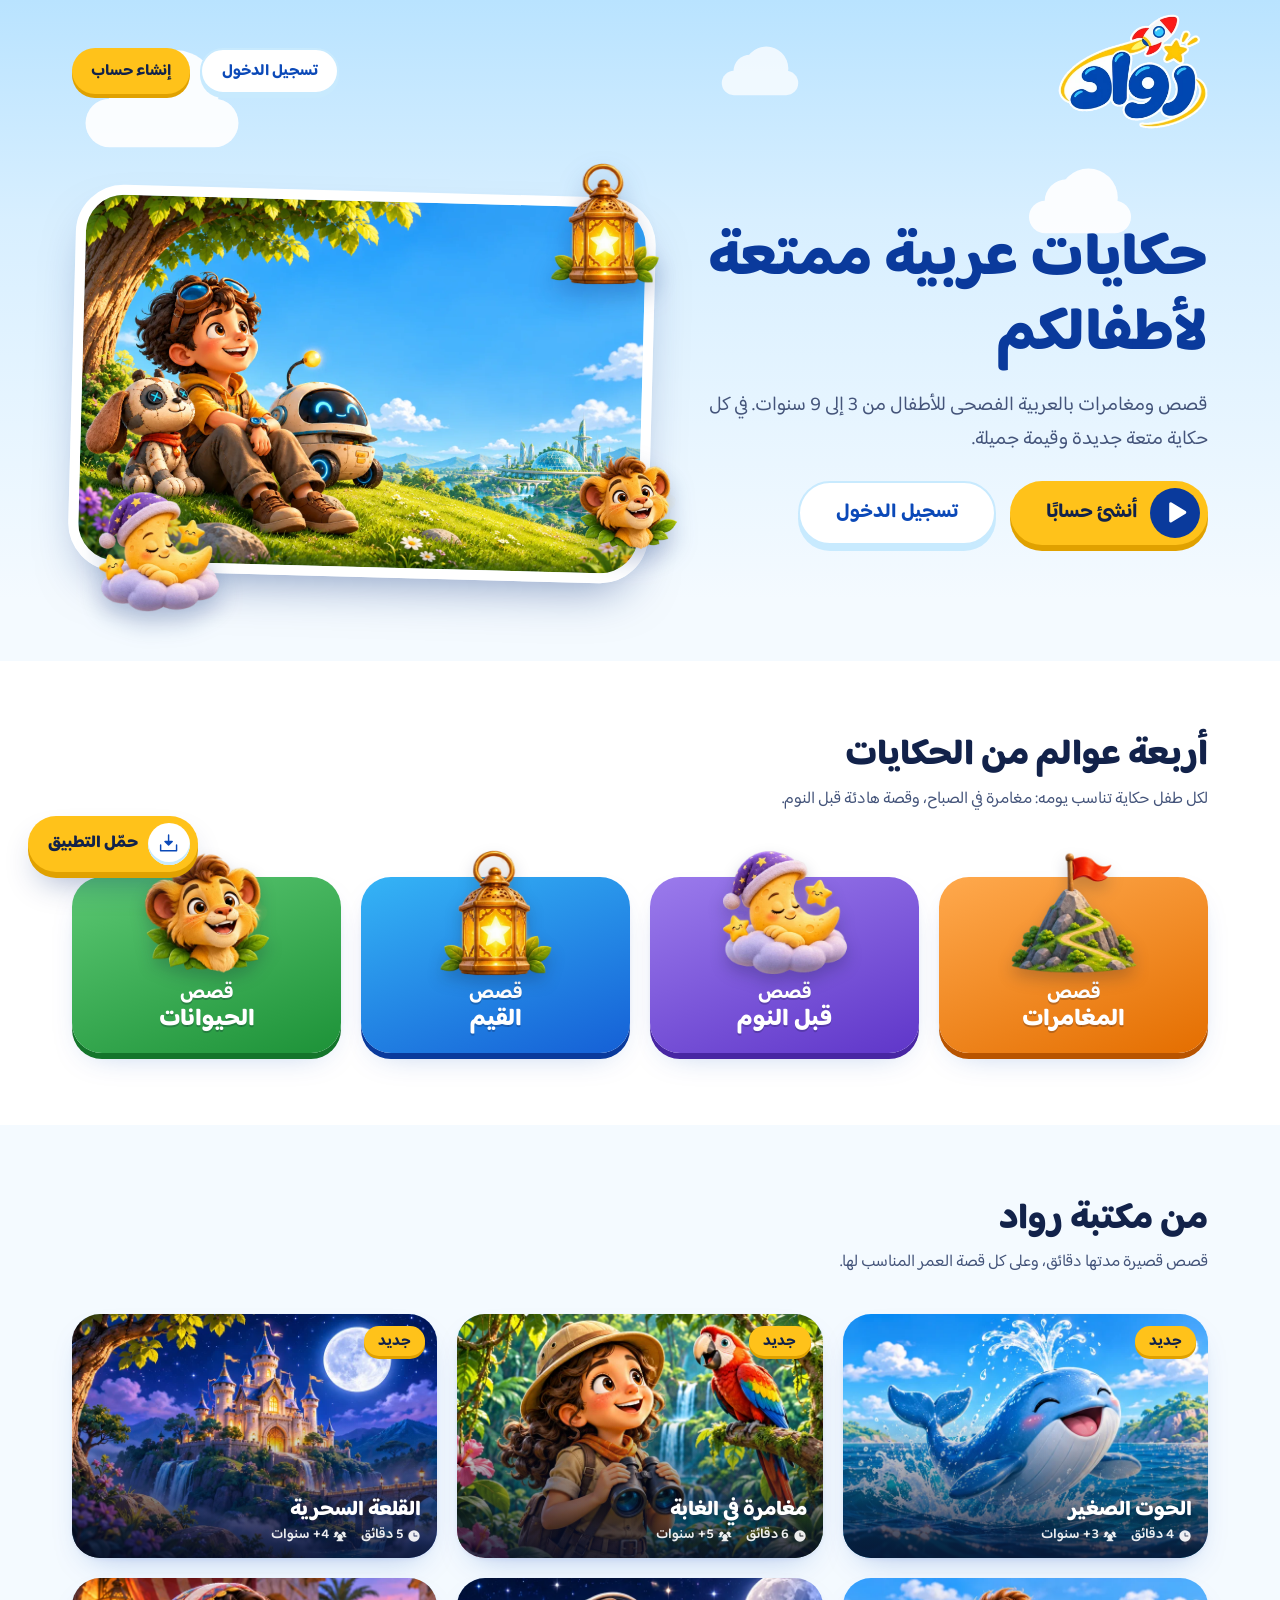
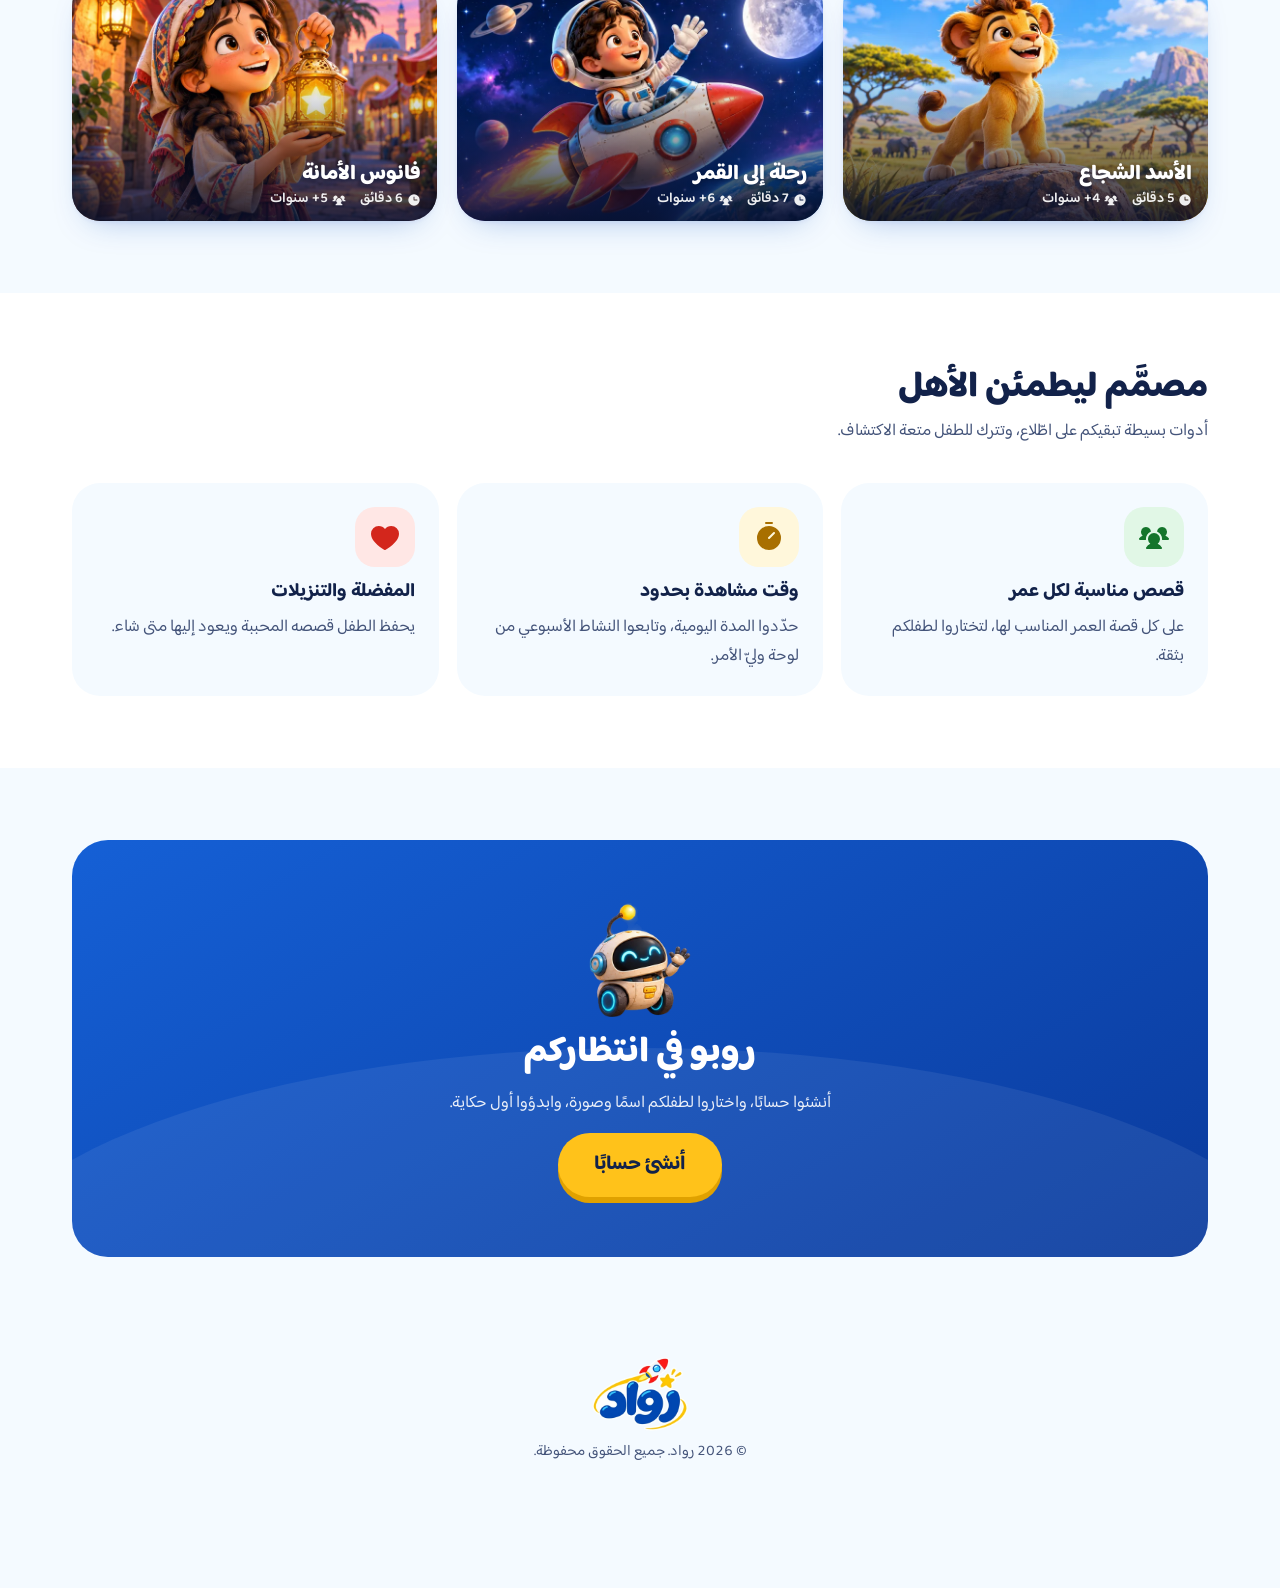
==== commit 214e78f4: "Turn the site into an installable PWA with a floating install button - sw.js: offline support (netwo" ====
--- a/index.html
+++ b/index.html
@@ -17,6 +17,10 @@
   <link rel="icon" type="image/png" sizes="64x64" href="assets/img/brand/favicon-64.png">
   <link rel="apple-touch-icon" href="assets/img/brand/apple-touch-icon.png">
   <link rel="manifest" href="manifest.webmanifest">
+  <meta name="mobile-web-app-capable" content="yes">
+  <meta name="apple-mobile-web-app-capable" content="yes">
+  <meta name="apple-mobile-web-app-title" content="رواد">
+  <meta name="apple-mobile-web-app-status-bar-style" content="default">
   <link rel="preconnect" href="https://fonts.googleapis.com">
   <link rel="preconnect" href="https://fonts.gstatic.com" crossorigin>
   <link rel="stylesheet" href="https://fonts.googleapis.com/css2?family=Baloo+Bhaijaan+2:wght@400..800&display=swap">
@@ -129,5 +133,6 @@
   <script src="assets/js/data.js" defer></script>
   <script src="assets/js/app.js" defer></script>
   <script src="assets/js/pages.js" defer></script>
+  <script src="assets/js/pwa.js" defer></script>
 </body>
 </html>
--- a/assets/css/rowad.css
+++ b/assets/css/rowad.css
@@ -6,6 +6,7 @@
    3. السماء والغيوم         8. البطاقات والشبكات                13. النوافذ والتنبيهات
    4. الأزرار والشارات       9. صفحة القصة                       14. صفحات الدخول
    5. النماذج               10. التنزيلات والحالات الفارغة        15. الصفحة التعريفية
+                                                                 16. تثبيت التطبيق (PWA)
    القاعدة البصرية: كل ما له «حافة سفلية سميكة» قابل للضغط.
    ========================================================================== */
 
@@ -3658,6 +3659,221 @@
   from { opacity: 0; translate: 0 18px; }
 }
 
+/* 16. تثبيت التطبيق (PWA) --------------------------------------------------- */
+/* زر «حمّل التطبيق» العائم: أسفل اليسار (نهاية السطر في RTL) بعيدًا عن الشريط الجانبي */
+.install-fab {
+  position: fixed;
+  inset-inline-end: max(16px, env(safe-area-inset-left, 0px));
+  bottom: calc(16px + env(safe-area-inset-bottom, 0px));
+  z-index: 60;
+  display: inline-flex;
+  align-items: center;
+  gap: 10px;
+  min-height: 56px;
+  padding: 6px;
+  padding-inline: 8px 20px;
+  border: 0;
+  border-radius: var(--r-full);
+  background: var(--sun-500);
+  color: var(--ink);
+  font: inherit;
+  font-weight: 800;
+  font-size: 1.0625rem;
+  line-height: 1.2;
+  white-space: nowrap;
+  cursor: pointer;
+  box-shadow: 0 6px 0 var(--sun-600), 0 18px 34px -12px rgba(8, 43, 120, 0.45);
+  transition: transform 0.12s var(--ease), box-shadow 0.12s var(--ease), filter 0.2s;
+  animation: install-in 0.6s var(--bounce) 0.6s both;
+  -webkit-tap-highlight-color: transparent;
+}
+
+.install-fab__icon {
+  display: grid;
+  place-items: center;
+  flex: none;
+  width: 42px;
+  height: 42px;
+  border-radius: 50%;
+  background: var(--white);
+  color: var(--blue-700);
+  font-size: 1.45rem;
+  box-shadow: inset 0 -3px 0 var(--sky-200);
+}
+
+.install-fab__icon .ico {
+  animation: install-bob 3.2s ease-in-out 1.6s infinite;
+}
+
+.install-fab:focus-visible {
+  outline: 3px solid var(--blue-600);
+  outline-offset: 4px;
+}
+
+@media (hover: hover) {
+  .install-fab:hover {
+    filter: brightness(1.05);
+    transform: translateY(-2px);
+    box-shadow: 0 8px 0 var(--sun-600), 0 22px 38px -12px rgba(8, 43, 120, 0.5);
+  }
+}
+
+.install-fab:active {
+  transform: translateY(5px);
+  box-shadow: 0 1px 0 var(--sun-600), 0 10px 20px -12px rgba(8, 43, 120, 0.45);
+}
+
+/* حين يكون التثبيت المباشر متاحًا: هالة خفيفة تلفت الانتباه */
+.install-fab--ready::after {
+  content: "";
+  position: absolute;
+  inset: -4px;
+  border-radius: inherit;
+  border: 3px solid var(--sun-400);
+  opacity: 0;
+  animation: install-ring 2.6s ease-out 1.4s infinite;
+  pointer-events: none;
+}
+
+.install-fab.is-leaving {
+  animation: install-out 0.25s ease forwards;
+}
+
+/* مساحة إضافية أسفل المحتوى حتى لا يغطي الزرُّ آخر عنصر */
+body:has(.install-fab):not(:has(.tabbar)) {
+  padding-bottom: calc(88px + env(safe-area-inset-bottom, 0px));
+}
+
+body.app:has(.install-fab) {
+  padding-bottom: calc(var(--tab-h) + env(safe-area-inset-bottom, 0px) + 96px);
+}
+
+/* صفحات التطبيق: فوق الشريط السفلي */
+body:has(.tabbar) .install-fab {
+  bottom: calc(var(--tab-h) + env(safe-area-inset-bottom, 0px) + 14px);
+}
+
+@media (min-width: 1024px) {
+  .install-fab,
+  body:has(.tabbar) .install-fab {
+    inset-inline-end: 28px;
+    bottom: 28px;
+  }
+
+  body.app:has(.install-fab) {
+    padding-bottom: 110px;
+  }
+}
+
+@media (max-width: 359.98px) {
+  .install-fab {
+    font-size: 0.9375rem;
+    padding-inline-end: 16px;
+  }
+}
+
+@media print {
+  .install-fab {
+    display: none;
+  }
+}
+
+@keyframes install-in {
+  from { opacity: 0; translate: 0 30px; scale: 0.8; }
+}
+
+@keyframes install-out {
+  to { opacity: 0; translate: 0 20px; scale: 0.9; }
+}
+
+@keyframes install-bob {
+  0%, 70%, 100% { translate: 0 0; }
+  78% { translate: 0 3px; }
+  86% { translate: 0 -2px; }
+}
+
+@keyframes install-ring {
+  0% { opacity: 0.9; scale: 1; }
+  70%, 100% { opacity: 0; scale: 1.18; }
+}
+
+/* نافذة خطوات التثبيت */
+.install-guide__art {
+  justify-self: center;
+  width: 120px;
+  margin-block: -6px -4px;
+  filter: drop-shadow(0 10px 12px rgba(11, 73, 184, 0.2));
+}
+
+.install-steps {
+  display: grid;
+  gap: 10px;
+}
+
+.install-step {
+  display: flex;
+  align-items: center;
+  gap: 12px;
+  padding: 10px 14px;
+  border-radius: var(--r-md);
+  background: var(--sky-50);
+  border: 1.5px solid var(--line);
+  line-height: 1.5;
+}
+
+.install-step__n {
+  display: grid;
+  place-items: center;
+  flex: none;
+  width: 34px;
+  height: 34px;
+  border-radius: 50%;
+  background: var(--blue-700);
+  color: var(--white);
+  font-weight: 800;
+}
+
+.install-step__text {
+  flex: 1;
+  min-width: 0;
+}
+
+.install-step__icon {
+  display: grid;
+  place-items: center;
+  flex: none;
+  width: 40px;
+  height: 40px;
+  border-radius: 12px;
+  background: var(--white);
+  color: var(--blue-600);
+  font-size: 1.4rem;
+  box-shadow: inset 0 -3px 0 var(--sky-200);
+}
+
+.install-step__glyph {
+  width: 1em;
+  height: 1em;
+}
+
+.install-guide__note {
+  display: flex;
+  align-items: flex-start;
+  gap: 8px;
+  padding: 10px 14px;
+  border-radius: var(--r-md);
+  background: var(--sun-100);
+  color: var(--ink-2);
+  font-size: 0.9375rem;
+  line-height: 1.5;
+}
+
+.install-guide__note .ico {
+  margin-top: 2px;
+  color: var(--sun-700);
+  font-size: 1.2rem;
+}
+
 /* احترام تفضيل تقليل الحركة */
 @media (prefers-reduced-motion: reduce) {
   html {
